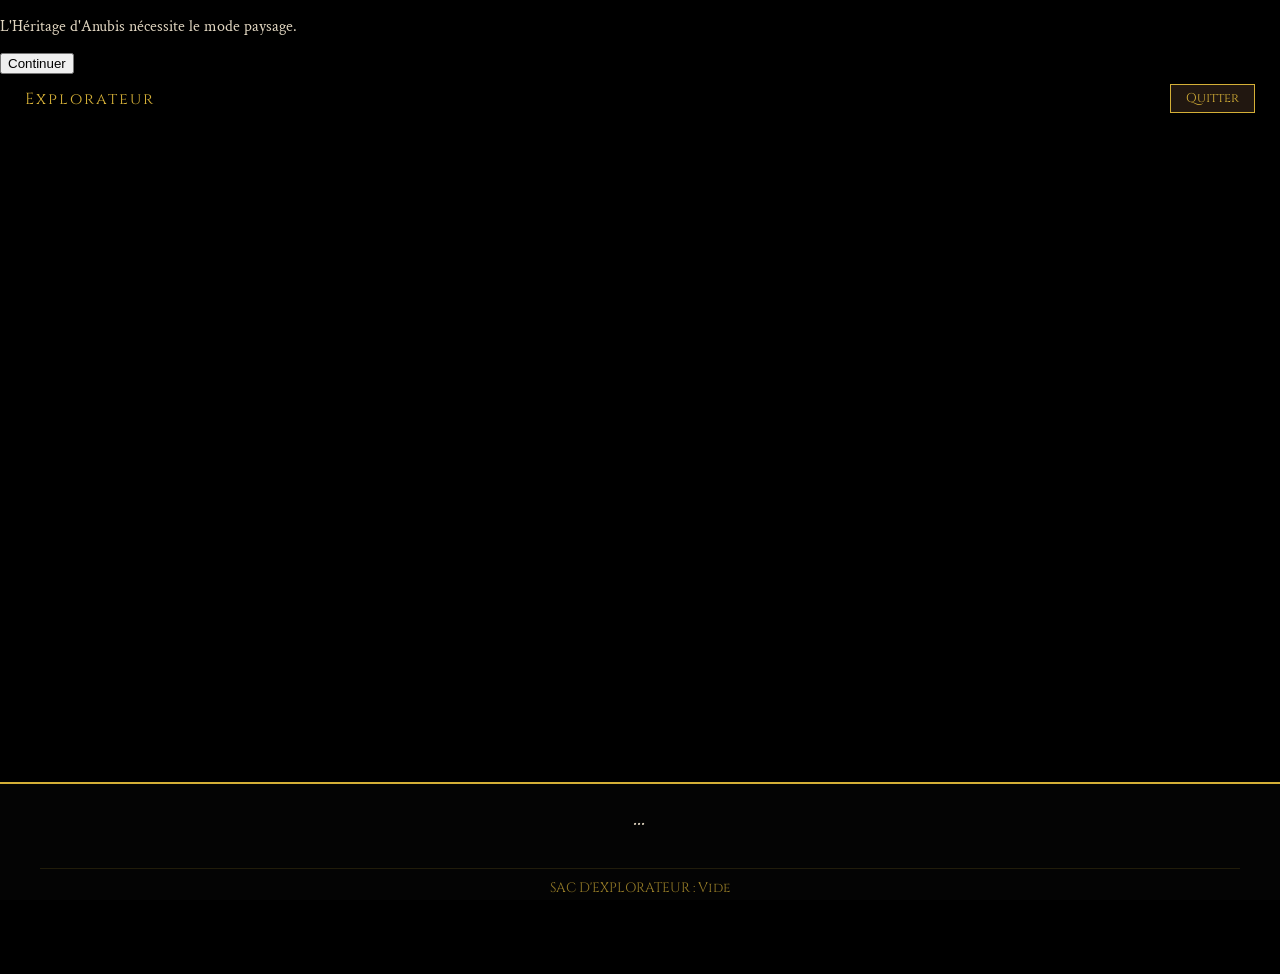
==== game.html @ 33ebf64b "Add files via upload" ====
<!DOCTYPE html>
<html lang="fr">
<head>
    <meta charset="UTF-8">
    <meta name="viewport" content="width=device-width, initial-scale=1.0">
    <title>L'Héritage d'Anubis - Le Tombeau Perdu</title>
    <link href="https://fonts.googleapis.com/css2?family=Cinzel:wght@400;700&family=Crimson+Text:ital,wght@0,400;0,700;1,400&display=swap" rel="stylesheet">
    <link rel="stylesheet" href="css/style.css">
    <style>
        :root {
            --gold: #d4af37;
            --ocre: #b87333;
            --lapis: #1e3a5f;
            --panel: rgba(10, 10, 10, 0.4);
            --text: #e0d5c0;
        }

        body, html {
            margin: 0; padding: 0; height: 100%;
            background-color: #000; color: var(--text);
            font-family: 'Crimson Text', serif;
            overflow: hidden;
        }

        #scene-container {
            position: relative; width: 100vw; height: 100vh; height: 100svh; 
            background-color: #000; background-size: cover; background-position: center;
            background-repeat: no-repeat; transition: background-image 0.8s ease-in-out;
            display: flex; flex-direction: column; justify-content: flex-end;
            overflow: hidden;
        }

        #top-bar {
            position: absolute; top: 0; width: 100%;
            background: linear-gradient(to bottom, rgba(0,0,0,0.9), transparent);
            padding: 10px 25px; display: flex; justify-content: space-between; align-items: center;
            box-sizing: border-box; z-index: 100;
        }
        #player-name { font-family: 'Cinzel', serif; color: var(--gold); letter-spacing: 2px; }

        #ui-panel {
            background: var(--panel); border-top: 2px solid var(--gold);
            padding: 20px 40px; min-height: 150px;
            box-shadow: 0 -15px 40px rgba(0,0,0,0.8); z-index: 10;
            text-align: center; backdrop-filter: blur(4px);
        }
        
        #description-text { font-size: 1.3rem; line-height: 1.4; margin-bottom: 20px; font-style: italic; }

        #choices-grid { display: flex; justify-content: center; gap: 15px; flex-wrap: wrap; }

        .btn-game {
            background: rgba(42, 29, 21, 0.8); color: var(--gold); border: 1px solid var(--gold);
            padding: 10px 25px; font-family: 'Cinzel', serif; cursor: pointer; transition: 0.3s;
        }
        .btn-game:hover { background: var(--ocre); color: white; box-shadow: 0 0 15px var(--gold); }

        #inventory-panel {
            margin-top: 15px; padding-top: 10px; border-top: 1px solid rgba(212, 175, 55, 0.2);
            font-size: 0.85rem; color: var(--gold); font-family: 'Cinzel', serif; opacity: 0.7;
        }

        /* MODALE OBJET */
        .item-modal-content {
            background: linear-gradient(145deg, #1a1a1a, #000); border: 3px solid var(--gold);
            width: 90%; max-width: 800px; display: flex; padding: 0; overflow: hidden;
            box-shadow: 0 0 100px rgba(212, 175, 55, 0.3); animation: modalFadeIn 0.5s ease-out;
        }
        .item-modal-left { flex: 1; display: flex; align-items: center; justify-content: center; padding: 40px; border-right: 1px solid rgba(212, 175, 55, 0.2); }
        .item-modal-left img { max-width: 100%; max-height: 200px; filter: drop-shadow(0 0 20px var(--gold)); }
        .item-modal-right { flex: 1.5; padding: 40px; text-align: left; }
        
        @keyframes modalFadeIn { from { opacity: 0; transform: scale(0.8); } to { opacity: 1; transform: scale(1); } }
    </style>
</head>
<body>

    <div id="rotate-device">
        <div class="rotate-content">
            <p>L'Héritage d'Anubis nécessite le mode paysage.</p>
        </div>
    </div>

    <!-- MODALE PARCHERMIN (Papyrus) avec support image -->
    <div id="custom-modal" class="modal-overlay">
        <div class="modal-content">
            <!-- Conteneur pour mettre l'image à gauche et le texte à droite -->
            <div style="display: flex; align-items: center; gap: 20px; width: 100%;">
                <img id="modal-illustration" src="" style="display:none; max-width: 150px; border: 1px solid #3d2b1f; filter: sepia(0.5);">
                <div id="modal-text" style="flex: 1;"></div>
            </div>
            
            <div id="modal-input-area" style="display:none; margin-top:20px;">
                <input type="text" id="modal-input-field">
            </div>
            <button id="modal-btn" class="btn-modal">Continuer</button>
        </div>
    </div>

    <!-- MODALE OBJET -->
    <div id="item-modal" class="modal-overlay" style="display:none;">
        <div class="item-modal-content">
            <div class="item-modal-left"><img id="item-modal-img" src=""></div>
            <div class="item-modal-right">
                <h2 id="item-modal-title" style="font-family:Cinzel; color:var(--gold);">OBJET TROUVÉ</h2>
                <div id="item-modal-text" style="font-size:1.2rem; color:white; margin-bottom:20px;"></div>
                <button id="item-modal-btn" class="btn-game">Ranger dans le sac</button>
            </div>
        </div>
    </div>

    <div id="scene-container">
        <div id="top-bar">
            <div id="player-name">Explorateur</div>
            <button class="btn-game" onclick="logout()" style="padding: 5px 15px; font-size: 0.8rem;">Quitter</button>
        </div>
        <div id="ui-panel">
            <div id="description-text">...</div>
            <div id="choices-grid"></div>
            <div id="inventory-panel">SAC D'EXPLORATEUR : <span id="inventory-list">Vide</span></div>
        </div>
    </div>

    <script type="module">
        import { initializeApp } from "https://www.gstatic.com/firebasejs/10.7.1/firebase-app.js";
        import { getAuth, onAuthStateChanged, signOut } from "https://www.gstatic.com/firebasejs/10.7.1/firebase-auth.js";
        import { getFirestore, doc, getDoc, updateDoc, collection, setDoc, getDocs, query, orderBy, serverTimestamp } from "https://www.gstatic.com/firebasejs/10.7.1/firebase-firestore.js";
        import { firebaseConfig } from "./js/config.js";
        import { UI } from "./js/ui.js";

        const app = initializeApp(firebaseConfig);
        const auth = getAuth(app);
        const db = getFirestore(app);

        let currentUser = null;
        let userData = null;
        let currentActiveScene = null;
        let isBusy = false; // Empêche de déclencher une action pendant qu'une autre se résout (évite les sons qui se chevauchent)

        // ==========================================
        //         SYSTÈME AUDIO CORRIGÉ
        // ==========================================
        const sounds = {
            // --- AMBIANCES (Loop) ---
            vent_desert: new Audio('assets/audio/vent_desert.mp3'),
            mystere: new Audio('assets/audio/mystere_ambiance.mp3'),
            murmures: new Audio('assets/audio/murmures_anciens.mp3'),

            // --- ACTIONS (One-shot) ---
            success: new Audio('assets/audio/succes_egypte.mp3'),
            error: new Audio('assets/audio/echec_egypte.mp3'),
            frotter: new Audio('assets/audio/frottement_verre.mp3'), 
            lumiere_spark: new Audio('assets/audio/faisceau_lumineux.mp3'),
            jarre: new Audio('assets/audio/poterie_cassee.mp3'),
            clic: new Audio('assets/audio/clic_pierre.mp3'),
            porte_lourde: new Audio('assets/audio/pierre_glisse.mp3'),
            gravure: new Audio('assets/audio/gravure_pierre.mp3'),
            declic: new Audio('assets/audio/declic_secret.mp3'),
            vent_profond: new Audio('assets/audio/vent_souterrain.mp3'),
            vibration: new Audio('assets/audio/vibration_magique.mp3'),
            porte_2: new Audio('assets/audio/porte_pierre_2.mp3'),
            echo_caverne: new Audio('assets/audio/echo_caverne.mp3'),
            placement_pierre: new Audio('assets/audio/placement_pierre.mp3'),
            panneau_secret: new Audio('assets/audio/panneau_secret.mp3'),
            froissement_papyrus: new Audio('assets/audio/froissement_papyrus.mp3'),
            rouage_code: new Audio('assets/audio/rouage_code.mp3'),
            trappe_metal: new Audio('assets/audio/trappe_metal.mp3'),
            choeur_divin: new Audio('assets/audio/choeur_divin.mp3'),
            activation_magique: new Audio('assets/audio/activation_magique.mp3'),
            cliquetis_metal: new Audio('assets/audio/cliquetis_metal.mp3'),
            gong_sacre: new Audio('assets/audio/gong_sacre.mp3'),
            eau_ruissellement: new Audio('assets/audio/eau_ruissellement.mp3'),
            remplissage_eau: new Audio('assets/audio/remplissage_eau.mp3'),
            mecanisme_hydraulique: new Audio('assets/audio/mecanisme_hydraulique.mp3'),
            vent_interieur_pyramide: new Audio('assets/audio/vent_interieur_pyramide.mp3'),
            insertion_metal: new Audio('assets/audio/insertion_metal.mp3'),
            frottement_pierre_lourde: new Audio('assets/audio/frottement_pierre_lourde.mp3'),
            clic_mecanisme: new Audio('assets/audio/clic_mecanisme.mp3'),
            mystere_etoiles: new Audio('assets/audio/mystere_etoiles.mp3'),
            engrenage_pierre: new Audio('assets/audio/engrenage_pierre.mp3'),
            faisceau_stellaire: new Audio('assets/audio/faisceau_stellaire.mp3'),
            declic_magique: new Audio('assets/audio/declic_magique.mp3'),
            murmures_runiques: new Audio('assets/audio/murmures_runiques.mp3'),
            cliquetis_bijoux: new Audio('assets/audio/cliquetis_bijoux.mp3'),
            glissement_or: new Audio('assets/audio/glissement_or.mp3'),
            souffle_tombeau: new Audio('assets/audio/souffle_tombeau.mp3'),
            cliquetis_or: new Audio('assets/audio/cliquetis_or.mp3'),
            faisceau_lumineux: new Audio('assets/audio/faisceau_lumineux_2.mp3'),
            pierre_lourde_ouverture: new Audio('assets/audio/pierre_lourde_ouverture.mp3'),
            vent_abime: new Audio('assets/audio/vent_abime.mp3'),
            clic_pierre_precieuse: new Audio('assets/audio/clic_pierre_precieuse.mp3'),
            mecanisme_final: new Audio('assets/audio/mecanisme_final.mp3'),
            triomphe_egypte: new Audio('assets/audio/triomphe_egypte.mp3'),
            vent_victoire: new Audio('assets/audio/vent_victoire.mp3'),
            pas_pierre: new Audio('assets/audio/pas_pierre.mp3'),
            porte_soleil: new Audio('assets/audio/porte_soleil.mp3'),
            victoire_finale: new Audio('assets/audio/victoire_finale.mp3')
        };

        // Réglages précis des volumes (0.0 à 1.0)
        sounds.vent_desert.volume = 0.2; // Ambiance discrète
        if (sounds.mystere) sounds.mystere.volume = 0.25;
        
        sounds.success.volume = 0.5;
        sounds.error.volume = 0.4;
        sounds.frotter.volume = 0.5;
        sounds.lumiere_spark.volume = 0.5;
        sounds.jarre.volume = 0.5;
        sounds.clic.volume = 0.6;
        sounds.porte_lourde.volume = 0.7;
        sounds.murmures.volume = 0.2;       
        sounds.gravure.volume = 0.4;
        sounds.declic.volume = 0.5;
        sounds.vent_profond.volume = 0.2;
        sounds.vibration.volume = 0.5;
        sounds.porte_2.volume = 0.7;
        sounds.echo_caverne.volume = 0.2;
        sounds.placement_pierre.volume = 0.6;
        sounds.panneau_secret.volume = 0.7;
        sounds.froissement_papyrus.volume = 0.5;
        sounds.rouage_code.volume = 0.5;
        sounds.trappe_metal.volume = 0.7;
        sounds.choeur_divin.volume = 0.3;
        sounds.activation_magique.volume = 0.5;
        sounds.cliquetis_metal.volume = 0.4;
        sounds.gong_sacre.volume = 0.6;
        sounds.eau_ruissellement.volume = 0.3;
        sounds.remplissage_eau.volume = 0.5;
        sounds.mecanisme_hydraulique.volume = 0.6;
        sounds.vent_interieur_pyramide.volume = 0.5;
        sounds.insertion_metal.volume = 0.5;
        sounds.frottement_pierre_lourde.volume = 0.6;
        sounds.clic_mecanisme.volume = 0.6;
        sounds.mystere_etoiles.volume = 0.4;
        sounds.engrenage_pierre.volume = 0.5;
        sounds.faisceau_stellaire.volume = 0.5;
        sounds.declic_magique.volume = 0.6;
        sounds.murmures_runiques.volume = 0.5;
        sounds.cliquetis_bijoux.volume = 0.4;
        sounds.glissement_or.volume = 0.6;
        sounds.souffle_tombeau.volume = 0.3;
        sounds.cliquetis_or.volume = 0.5;
        sounds.faisceau_lumineux.volume = 0.6;
        sounds.pierre_lourde_ouverture.volume = 0.7;
        sounds.vent_abime.volume = 0.4;
        sounds.clic_pierre_precieuse.volume = 0.5;
        sounds.mecanisme_final.volume = 0.7;
        sounds.triomphe_egypte.volume = 0.5;
        sounds.vent_victoire.volume = 0.3;
        sounds.pas_pierre.volume = 0.5;
        sounds.porte_soleil.volume = 0.7;
        sounds.victoire_finale.volume = 0.4;


        /**
         * Joue un effet sonore ponctuel
         */
        function playSound(name) {
            // On vérifie que le son existe ET n'est pas null avant de le jouer
            if (sounds[name] && sounds[name] instanceof Audio) {
                sounds[name].currentTime = 0;
                sounds[name].play().catch(e => console.warn("Audio bloqué"));
            }
        }

        /**
         * Nettoie une réponse joueur : minuscule, espaces superflus retirés,
         * ET accents supprimés (pour accepter "scarabée" comme "scarabee").
         */
        function normalize(str) {
            return str
                .toLowerCase()
                .trim()
                .normalize("NFD")
                .replace(/[\u0300-\u036f]/g, ""); // supprime les accents
        }

        /**
         * Arrête proprement tous les sons d'ambiance qui bouclent
         */
        function stopAllAmbiance() {
            // On coupe automatiquement TOUT son actuellement en boucle,
            // peu importe le nom : plus besoin de maintenir une liste à jour
            // à chaque nouvelle zone ajoutée.
            Object.values(sounds).forEach(s => {
                if (s.loop) {
                    s.pause();
                    s.loop = false;
                    s.currentTime = 0;
                }
            });
        }

        /**
         * Coupe TOUS les sons (ambiances + effets ponctuels), sans exception.
         * Utile juste avant un changement de scène pour ne pas laisser un effet
         * sonore de l'énigme précédente se terminer par-dessus la nouvelle scène.
         */
        function stopAllSounds() {
            Object.values(sounds).forEach(s => {
                s.pause();
                s.currentTime = 0;
            });
        }

        // ==========================================
        //         LOGIQUE DU MOTEUR DE JEU
        // ==========================================

        const scenes = {
            "antichambre_sable": {
                text: "Une dalle s'est effondrée derrière vous. Le silence n'est rompu que par un sifflement de vent. Un piédestal trône au centre, recouvert d'une poussière millénaire.",
                image: "assets/images/scenes/antichambre_01.webp",
                ambience: "vent_desert",
                choices: [
                    { text: "Examiner le piédestal", action: () => enigmeLentille() }
                ]
            },
            "antichambre_eclairee": {
                text: "La lumière inonde la pièce. Les hiéroglyphes sur les murs s'éveillent. Une porte massive s'est débloquée au fond de la salle.",
                image: "assets/images/scenes/antichambre_02.webp",
                ambience: "mystere",
                choices: [
                    { text: "S'approcher du mur éclairé", next: "scarabee_mur" }
                ]
            },
            "scarabee_mur": {
                text: "Le faisceau de lumière frappe trois encoches circulaires sur une fresque murale représentant le cycle du soleil. Des jarres scellées reposent dans un coin.",
                image: "assets/images/scenes/scarabee_01.webp",
                ambience: "mystere",
                choices: [
                    { text: "Fouiller les jarres", action: () => fouillerJarres() },
                    { text: "Placer les scarabées", action: () => resoudreScarabees() }
                ]
            },
            "scarabee_ouvert": {
                text: "Les scarabées s'emboîtent parfaitement. Dans un grondement de pierre, le mur pivote, révélant un nouveau passage sombre.",
                image: "assets/images/scenes/scarabee_02.webp",
                ambience: "vent_desert",
                choices: [
                    { text: "Pénétrer dans le couloir", next: "scribes_mur" } 
                ]
            },
            "scribes_mur": {
                text: "Un murmure semble s'échapper des murs. Devant vous, un cartouche doré isole trois symboles : une Plume, un Roseau et des Ondes d'eau. La Tablette de Traduction dans votre sac devrait vous aider.",
                image: "assets/images/scenes/scribes_01.webp",
                ambience: "murmures",
                choices: [
                    { text: "Consulter la Tablette", action: () => donnerIndiceScribes() },
                    { text: "Déchiffrer le mot sacré", action: () => enigmeScribes() }
                ]
            },
            "scribes_ouvert": {
                text: "Le mécanisme a cédé. Le mur de hiéroglyphes s'est effacé pour révéler l'entrée d'un couloir sombre. Vous sentez que le véritable défi commence ici.",
                image: "assets/images/scenes/scribes_02.webp",
                ambience: null,
                choices: [
                    { text: "Entrer dans le Couloir des Malédictions", next: "statues_couloir" }
                ]
            },
            "statues_couloir": {
                text: "Le couloir est bordé de trois gigantesques statues de granit : Sobek le crocodile, Thot l'ibis et Horus le faucon. Une plaque de cuivre au sol dit : 'Le messager du ciel a perdu son guide'.",
                image: "assets/images/scenes/statues_01.webp",
                ambience: "vent_profond",
                choices: [
                    { text: "Observer les statues", action: () => donnerIndiceStatues() },
                    { text: "Placer le Sceptre d'Anubis", action: () => enigmeStatues() }
                ]
            },
            "statues_resolu": {
                text: "Le sceptre vibre violemment dans la main de pierre d'Horus. Dans un fracas lourd, un panneau se dérobe à la base de la statue, libérant le passage vers une nouvelle galerie.",
                image: "assets/images/scenes/statues_02.webp",
                ambience: "vent_profond",
                choices: [
                    { text: "S'engager dans le passage", next: "labyrinthe_fresques" }
                ]
            },
            "labyrinthe_fresques": {
                text: "Une fresque immense couvre le mur de calcaire. Elle fourmille de détails représentant la faune du Nil, mais une large brèche au centre défigure l'œuvre. Votre Fragment de Fresque semble correspondre exactement à ce vide.",
                image: "assets/images/scenes/fresque_01.webp",
                ambience: "echo_caverne",
                choices: [
                    { text: "Lire l'inscription sur le fragment", action: () => donnerIndiceFresque() },
                    { text: "Replacer le fragment", action: () => enigmeFresque() }
                ]
            },
            "fresque_resolue": {
                text: "Le fragment s'est scellé parfaitement. Sous la peinture, un panneau a glissé, libérant l'accès à une petite alcôve où repose un papyrus. Vous le ramassez et vous dirigez vers une lourde trappe de bronze au sol un peu plus loin.",
                image: "assets/images/scenes/fresque_02.webp",
                ambience: "echo_caverne",
                choices: [
                    { text: "S'approcher de la trappe au sol", next: "trappe_papyrus" }
                ]
            },
            "trappe_papyrus": {
                text: "Une trappe de bronze est scellée dans le dallage. Elle est verrouillée par trois anneaux rotatifs gravés de chiffres anciens. Le papyrus que vous venez de trouver semble être la clé.",
                image: "assets/images/scenes/trappe_01.webp",
                ambience: "vent_profond",
                choices: [
                    { text: "Déchiffrer le papyrus", action: () => lirePapyrus() },
                    { text: "Manipuler les anneaux", action: () => enigmeTrappe() }
                ]
            },
            "trappe_ouverte": {
                text: "Dans un claquement métallique, les verrous se libèrent. La trappe bascule, révélant une statuette d'ibis en jade. Vous la récupérez avant de vous engager dans un escalier qui descend vers une salle baignée d'une lumière dorée.",
                image: "assets/images/scenes/trappe_02.webp",
                ambience: "vent_profond",
                choices: [
                    { text: "Entrer dans la Salle des Pesées", next: "salle_pesées" }
                ]
            },
            "salle_pesées": {
                text: "Vous entrez dans la Salle de la Vérité. Une balance monumentale trône au centre. Sur le plateau de gauche, un cœur de pierre. Le plateau de droite attend son contrepoids. Une stèle indique les valeurs des Plumes de Maât.",
                image: "assets/images/scenes/balance_01.webp",
                ambience: "choeur_divin",
                choices: [
                    { text: "Examiner la stèle des plumes", action: () => donnerIndiceBalance() },
                    { text: "Déposer l'Ibis de Jade", action: () => activerBalance() }
                ]
            },
            "balance_resolue": {
                text: "L'équilibre est parfait. Un gong profond résonne dans la salle tandis qu'une porte massive s'ouvre lentement. Vous récupérez le Vase Canope et vous avancez vers une chambre où l'on entend un bruit d'eau courante.",
                image: "assets/images/scenes/balance_02.webp",
                ambience: "choeur_divin",
                choices: [
                    { text: "Entrer dans la salle du réservoir", next: "reservoir_nil" }
                ]
            },
            "reservoir_nil": {
                text: "Cette salle abrite un système hydraulique complexe. Deux jarres vides (3L et 5L) sont posées près d'un bassin. Une inscription indique qu'il faut verser une quantité très précise dans le conduit pour activer le mécanisme.",
                image: "assets/images/scenes/reservoir_01.webp",
                ambience: "eau_ruissellement",
                choices: [
                    { text: "Observer les gravures", action: () => donnerIndiceReservoir() },
                    { text: "Manipuler les jarres", action: () => enigmeReservoir() }
                ]
            },
            "reservoir_resolu": {
                text: "L'Ankh de bronze luit entre vos mains. Alors que vous quittez la salle du réservoir, vous arrivez devant une immense rampe ascendante obstruée par un bloc de pierre colossal.",
                image: "assets/images/scenes/reservoir_02.webp",
                ambience: "eau_ruissellement",
                choices: [
                    { text: "S'approcher de la rampe", next: "rampe_pyramide" }
                ]
            },
            "rampe_pyramide": {
                text: "Un bloc rectangulaire bloque le passage. Une rampe permet de le faire glisser vers le haut, mais son inclinaison doit être réglée avec précision. Une encoche sur le bloc semble attendre l'Ankh de Bronze.",
                image: "assets/images/scenes/rampe_01.webp",
                ambience: "vent_interieur_pyramide",
                choices: [
                    { text: "Observer les gravures murales", action: () => donnerIndiceRampe() },
                    { text: "Insérer l'Ankh et régler l'angle", action: () => enigmeRampe() }
                ]
            },
            "rampe_resolue": {
                text: "Le bloc atteint le sommet et se verrouille. Derrière la porte dérobée, un escalier en colimaçon s'enfonce dans les profondeurs de la pyramide jusqu'à une salle dont le plafond semble ouvert sur le cosmos.",
                image: "assets/images/scenes/rampe_02.webp",
                ambience: "vent_interieur_pyramide",
                choices: [
                    { text: "Monter vers l'Observatoire", next: "horloge_stellaire" }
                ]
            },
            "horloge_stellaire": {
                text: "Vous êtes dans l'Observatoire de la voûte céleste. Des conduits étroits traversent la pierre vers le ciel. Un mécanisme central permet de faire pivoter une carte du ciel gravée dans le basalte.",
                image: "assets/images/scenes/etoiles_01.webp",
                ambience: "mystere_etoiles",
                choices: [
                    { text: "Consulter la Carte Stellaire", action: () => donnerIndiceHorloge() },
                    { text: "Actionner le levier de rotation", action: () => enigmeHorloge() }
                ]
            },
            "horloge_resolue": {
                text: "L'alignement est parfait. Vous saisissez l'Amulette Oudjat. Soudain, un pan de mur au fond de l'observatoire se retire, révélant la chambre funéraire où repose le sarcophage royal, étincelant d'or et de lapis-lazuli.",
                image: "assets/images/scenes/etoiles_02.webp",
                ambience: "mystere_etoiles",
                choices: [
                    { text: "S'approcher du Sarcophage", next: "code_runes" }
                ]
            },
            "code_runes": {
                text: "Le sarcophage est scellé par une parure pectorale complexe. Trois joyaux se détachent : ils portent les symboles de l'Ankh, du Disque Solaire et du Scarabée. Une voix semble murmurer un ordre ancestral.",
                image: "assets/images/scenes/runes_01.webp",
                ambience: "murmures_runiques",
                choices: [
                    { text: "Écouter les murmures (Indice)", action: () => donnerIndiceRunes() },
                    { text: "Presser les joyaux", action: () => enigmeRunes() }
                ]
            },
            "runes_resolu": {
                text: "Le Pilier Djed est entre vos mains. Alors que vous contournez le sarcophage pour chercher la sortie, une ombre immense se profile : une statue de pharaon assis, haute de cinq mètres, garde la porte finale. Ses yeux luisent d'une lueur ambre menaçante.",
                image: "assets/images/scenes/runes_02.webp",
                ambience: "murmures_runiques",
                choices: [
                    { text: "S'approcher de la sortie gardée", next: "porte_gardiens" }
                ]
            },
            "porte_gardiens": {
                text: "Le colosse de pierre semble vous fixer. Au pied de la statue, des montagnes de pièces d'or et d'objets rituels jonchent le sol. Le Gardien gronde dès que vous faites un pas vers la porte.",
                image: "assets/images/scenes/gardien_01.webp",
                ambience: "souffle_tombeau",
                choices: [
                    { text: "Fouiller le trésor", action: () => fouillerTresor() },
                    { text: "Utiliser un objet contre le Gardien", action: () => enigmeGardien() }
                ]
            },
            "gardien_vaincu": {
                text: "Éblouie, la statue s'est effacée. Vous grimpez un long escalier en colimaçon pour déboucher sur une corniche étroite surplombant un abîme insondable. Au bord du vide, un autel triangulaire en or massif attend les trois clés du royaume.",
                image: "assets/images/scenes/gardien_02.webp",
                ambience: "souffle_tombeau",
                choices: [
                    { text: "S'approcher de l'autel d'or", next: "sceau_or" }
                ]
            },
            "sceau_or": {
                text: "L'autel brille d'un éclat divin. Trois encoches profondes sont prêtes à recevoir les artefacts : l'Ankh (Vie), l'Oudjat (Vision) et le Djed (Stabilité). Un texte sacré indique l'ordre de la Genèse.",
                image: "assets/images/scenes/sceau_01.webp",
                ambience: "vent_abime",
                choices: [
                    { text: "Déchiffrer l'ordre sacré", action: () => donnerIndiceSceau() },
                    { text: "Placer les artefacts", action: () => enigmeSceau() }
                ]
            },
            "sceau_resolu": {
                text: "Le pont s'est déployé au-dessus du vide. Vous tenez la Bague du Pharaon. Une porte de pierre massive se dresse de l'autre côté, laissant filtrer quelques rayons de soleil par ses interstices.",
                image: "assets/images/scenes/sceau_02.webp",
                ambience: "vent_abime",
                choices: [
                    { text: "Traverser le pont de l'abîme", next: "pont_final" }
                ]
            },
            "pont_final": {
                text: "Le vent s'engouffre dans le couloir. Vous êtes devant l'ultime porte. Un verrou rotatif bloque la sortie. En examinant l'intérieur de la Bague Royale, vous remarquez trois chiffres gravés.",
                image: "assets/images/scenes/pont_01.webp",
                ambience: "vent_victoire",
                choices: [
                    { text: "Examiner la bague", action: () => donnerIndiceFinal() },
                    { text: "Entrer le code de sortie", action: () => enigmeFinal() }
                ]
            },
            "victoire": {
                text: "Vous l'avez fait ! L'air frais du désert emplit vos poumons alors que le soleil se lève sur Gizeh. Votre nom rejoint celui des plus grands archéologues de l'histoire.",
                image: "assets/images/scenes/victoire_01.webp",
                ambience: "victoire_finale",
                choices: [
                    { text: "Consulter la Liste des Archéologues", action: () => afficherHallOfFame() },
                    { text: "Recommencer l'aventure", action: () => window.location.reload() }
                ]
            },

        };

        onAuthStateChanged(auth, async (user) => {
            if (user) {
                currentUser = user;
                const userDoc = await getDoc(doc(db, "users", user.uid));
                userData = userDoc.data() || {};
                
                if (!Array.isArray(userData.inventory)) userData.inventory = [];
                document.getElementById('player-name').innerText = userData.pseudo || "Explorateur";
                
                if (currentActiveScene !== userData.currentScene) {
                    currentActiveScene = userData.currentScene || "antichambre_sable";
                    renderScene(currentActiveScene);
                }
            } else {
                window.location.href = "index.html";
            }
        });

        // --- AJOUT D'OBJET SÉCURISÉ (Évite les doublons) ---
        async function ajouterObjet(nomObjet) {
            // 1. On vérifie si l'inventaire existe, sinon on crée un tableau vide
            if (!Array.isArray(userData.inventory)) {
                userData.inventory = [];
            }

            // 2. On vérifie si l'objet est DÉJÀ dans le sac
            if (!userData.inventory.includes(nomObjet)) {
                // Il n'y est pas, donc on l'ajoute
                userData.inventory.push(nomObjet);
                
                // 3. On met à jour l'affichage immédiatement
                document.getElementById('inventory-list').innerText = userData.inventory.join(", ");
                
                // 4. On enregistre dans Firebase
                try {
                    await updateDoc(doc(db, "users", currentUser.uid), { 
                        inventory: userData.inventory 
                    });
                    console.log(nomObjet + " ajouté avec succès !");
                } catch (e) {
                    console.error("Erreur sauvegarde inventaire:", e);
                }
            } else {
                // L'objet est déjà là, on ne fait rien (pas de doublon !)
                console.log(nomObjet + " est déjà dans l'inventaire.");
            }
        }

        function renderScene(sceneId) {
            const scene = scenes[sceneId];
            if (!scene) return;

            // --- GESTION DE L'AMBIANCE CORRIGÉE ---
            if (scene.ambience && sounds[scene.ambience]) {
                // Si le son demandé n'est pas déjà en train de jouer
                if (sounds[scene.ambience].paused) {
                    stopAllAmbiance(); // On arrête tout l'ancien
                    sounds[scene.ambience].loop = true;
                    sounds[scene.ambience].play().catch(() => {});
                }
            } else {
                // Si la scène n'a pas d'ambiance, on fait le silence total
                stopAllAmbiance();
            }

            document.getElementById('scene-container').style.backgroundImage = `url('${scene.image}')`;
            document.getElementById('description-text').innerText = scene.text;
            
            const grid = document.getElementById('choices-grid');
            grid.innerHTML = "";

            scene.choices.forEach(choice => {
                const btn = document.createElement('button');
                btn.className = "btn-game";
                btn.innerText = choice.text;
                btn.onclick = () => {
                    if (choice.next) changeScene(choice.next);
                    if (choice.action) choice.action();
                };
                grid.appendChild(btn);
            });

            document.getElementById('inventory-list').innerText = userData.inventory.length > 0 ? userData.inventory.join(", ") : "Vide";
        }

        async function changeScene(newSceneId) {
            stopAllSounds(); // On coupe net tout ce qui joue avant d'entrer dans la nouvelle scène
            currentActiveScene = newSceneId;
            userData.currentScene = newSceneId;
            renderScene(newSceneId);
            await updateDoc(doc(db, "users", currentUser.uid), { currentScene: newSceneId });
        }

        // ==========================================
        //         FONCTIONS DES ÉNIGMES
        // ==========================================

        function enigmeLentille() {
            if (isBusy) return;
            UI.message("Une croûte de poussière millénaire recouvre le cristal du piédestal, bloquant le rayon de lumière.", () => {
                UI.ask("Que faites-vous pour libérer le passage ? (Un verbe à l'infinitif)", async (rep) => {
                    if (rep.toLowerCase().trim() === "nettoyer" || rep.toLowerCase().trim() === "essuyer") {
                        isBusy = true;
                        playSound('frotter');
                        setTimeout(async () => {
                            playSound('success');
                            playSound('lumiere_spark');
                            
                            // On utilise notre nouvelle fonction ici
                            await ajouterObjet("Lentille de Cristal");
                            
                            UI.showItem("Lentille de Cristal", "Vous avez poli le cristal. Un rayon de soleil pur jaillit enfin !", "assets/images/items/lens_item.webp", () => {
                                isBusy = false;
                                changeScene("antichambre_eclairee");
                            });
                        }, 1200);
                    } else {
                        playSound('error');
                        UI.message("Cela ne semble pas suffire à percer l'obscurité.");
                    }
                });
            });
        }

        function fouillerJarres() {
            playSound('jarre');
            UI.message("Parmi les débris de terre cuite, vous découvrez trois talismans : des scarabées de lapis-lazuli, de jaspe rouge et de malachite verte.", async () => {
                // On utilise notre nouvelle fonction
                await ajouterObjet("Scarabées de Couleur");
                renderScene("scarabee_mur");
            });
        }

        function resoudreScarabees() {
            if (isBusy) return;
            if (!userData.inventory.includes("Scarabées de Couleur")) {
                playSound('error');
                UI.message("Les encoches sur le mur sont vides. Vous n'avez rien à y placer.");
                return;
            }

            UI.ask("Indice : 'Le Nil (Bleu) fuit le Soleil (Rouge). La Forêt (Vert) veille au centre'. Quel ordre insérez-vous ? (Ex: Jaune-Noir-Blanc)", (rep) => {
                // Cette ligne nettoie la réponse en enlevant espaces ET tirets pour être plus souple
                const answer = rep.toLowerCase().replace(/[\s-]/g, ""); 
                
                if (answer === "bleuvertrouge") {
                    isBusy = true;
                    playSound('clic');
                    setTimeout(async () => {
                        playSound('success');
                        playSound('porte_lourde');
                        
                        // On donne la récompense finale
                        await ajouterObjet("Tablette de Traduction");
                        
                        // OPTIONNEL : On retire les scarabées car ils sont sur le mur
                        userData.inventory = userData.inventory.filter(i => i !== "Scarabées de Couleur");
                        await updateDoc(doc(db, "users", currentUser.uid), { inventory: userData.inventory });

                        UI.showItem("Tablette de Traduction", "Le mur pivote ! Dans une niche secrète, vous découvrez une tablette hiéroglyphique ancienne.", "assets/images/items/tablette_item.webp", () => {
                            isBusy = false;
                            changeScene("scarabee_ouvert");
                        });
                    }, 800);
                } else {
                    playSound('error');
                    UI.message("Les pierres vibrent mais rien ne se passe. L'ordre est mauvais.");
                }
            });
        }

        function donnerIndiceScribes() {
            if (!userData.inventory.includes("Tablette de Traduction")) {
                UI.message("Vous observez les symboles, mais sans outil de traduction, ils ne sont que des dessins sans sens.");
                return;
            }
            
            // Correction de la syntaxe et mise en forme
                UI.message("Les inscriptions sont incomplètes. Vous déchiffrez avec votre tablette :\n\n- Le souffle donne le commencement = V\n- Le roseau relie ce qui commence à ce qui s'achève = ?\n- La source marque la fin = E\n\nQui suis-je ?");
            }

        function enigmeScribes() {
            if (isBusy) return;
            if (!userData.inventory.includes("Tablette de Traduction")) {
                UI.message("Inutile de tenter un déchiffrage au hasard. Trouvez d'abord de quoi traduire ces signes.");
                return;
            }

            UI.ask("Les trois symboles forment un mot sacré. Lequel est-ce ?", async (rep) => {
                const answer = normalize(rep);
                
                if (answer === "vie") {
                    isBusy = true;
                    playSound('gravure'); // Bruit de la pierre qu'on gratte
                    
                    setTimeout(async () => {
                        playSound('declic');
                        playSound('success');
                        playSound('porte_lourde');
                        
                        // Récompense finale de la Zone 1
                        await ajouterObjet("Sceptre d'Anubis");

                        UI.showItem(
                            "Sceptre d'Anubis", 
                            "Le mur pivote ! Dans une niche dissimulée, vous récupérez un sceptre en obsidienne. Son aura semble repousser les ténèbres du couloir qui s'ouvre devant vous.", 
                            "assets/images/items/sceptre_item.webp", 
                            () => {
                                isBusy = false;
                                changeScene("scribes_ouvert");
                            }
                        );
                    }, 1200);
                } else {
                    playSound('error');
                    UI.message("Les murmures s'intensifient... Ce n'est pas le mot qui libère le passage.");
                }
            });
        }

        function donnerIndiceStatues() {
            UI.message("Vous examinez les colosses. Sobek (crocodile) règne sur les eaux du Nil. Thot (ibis) est le scribe des dieux. Horus (faucon) est le maître du ciel et des vents.");
        }

        function enigmeStatues() {
            if (isBusy) return;
            // Sécurité : il faut le sceptre
            if (!userData.inventory.includes("Sceptre d'Anubis")) {
                UI.message("Vous n'avez aucun objet qui puisse s'insérer dans les mains des statues.");
                return;
            }

            UI.ask("Devant quelle statue (Horus, Sobek ou Thot) déposez-vous le Sceptre d'Anubis ?", async (rep) => {
                const answer = normalize(rep);
                
                if (answer === "horus") {
                    isBusy = true;
                    playSound('vibration');
                    
                    setTimeout(async () => {
                        playSound('success');
                        playSound('porte_2');
                        
                        // Récompense pour l'énigme suivante (Labyrinthe des fresques)
                        await ajouterObjet("Fragment de Fresque");
                        
                        // On retire le sceptre car il est posé
                        userData.inventory = userData.inventory.filter(i => i !== "Sceptre d'Anubis");
                        await updateDoc(doc(db, "users", currentUser.uid), { inventory: userData.inventory });

                        UI.showItem(
                            "Fragment de Fresque", 
                            "La statue accepte l'offrande. Sous son socle, vous ramassez un morceau de papyrus déchiré. Il semble provenir d'une fresque géante et sera crucial pour la suite.", 
                            "assets/images/items/fresque_item.webp", 
                            () => {
                                isBusy = false;
                                changeScene("statues_resolu");
                            }
                        );
                    }, 1200);
                } else {
                    playSound('error');
                    UI.message("Le sceptre ne s'ajuste pas. Une sensation de malaise vous envahit, comme si les dieux vous observaient avec colère.");
                }
            });
        }

        function donnerIndiceFresque() {
            UI.message("Sur le morceau de pierre que vous tenez, une gravure fine indique : 'Le voyageur des glaces n'a pas sa place sur les rives du Nil.'");
        }

        function enigmeFresque() {
            if (isBusy) return;
            
            if (!userData.inventory.includes("Fragment de Fresque")) {
                UI.message("Vous ne pouvez pas réparer la fresque sans le morceau manquant.");
                return;
            }

            // On ajoute ici le chemin de l'image en 3ème paramètre
            UI.ask("Quel animal représenté sur le fragment est l'intrus de cette fresque ?", async (rep) => {
                const answer = normalize(rep);
                
                if (answer === "pingouin" || answer === "manchot") {
                    // ... (le reste du code de succès ne change pas)
                    isBusy = true;
                    playSound('placement_pierre');
                    
                    setTimeout(async () => {
                        playSound('success');
                        playSound('panneau_secret');
                        await ajouterObjet("Parchemin de Papyrus");
                        userData.inventory = userData.inventory.filter(i => i !== "Fragment de Fresque");
                        await updateDoc(doc(db, "users", currentUser.uid), { inventory: userData.inventory });

                        UI.showItem(
                            "Parchemin de Papyrus", 
                            "La fresque est complète ! En s'ouvrant, le mécanisme a révélé un vieux papyrus scellé. Il semble contenir des indications précieuses pour la suite du labyrinthe.", 
                            "assets/images/items/papyrus_item.webp", 
                            () => {
                                isBusy = false;
                                changeScene("fresque_resolue");
                            }
                        );
                    }, 1200);
                } else {
                    playSound('error');
                    UI.message("Le fragment ne semble pas s'ajuster. Ce n'est pas la réponse attendue par les anciens architectes.");
                }
            }, "assets/images/items/fresque_item.webp"); // <--- C'est ici qu'on demande l'image !
        }  

        function lirePapyrus() {
            playSound('froissement_papyrus');
            UI.message("Le papyrus est divisé en trois fragments qui représentent chacun un chiffre. Le premier parle des mains d'un homme, le second d'un œil perdu par Horus, et le dernier des pattes du scarabée. Indiquez ces trois chiffres pour former un nombre (Ex: 000) !");
        } 

        function enigmeTrappe() {
            if (isBusy) return;
            
            // On vérifie que le joueur a bien ramassé le papyrus (l'item de l'étape 5)
            if (!userData.inventory.includes("Parchemin de Papyrus")) {
                UI.message("Un mécanisme à code bloque la trappe. Il vous faut un indice pour le résoudre.");
                return;
            }

            // On affiche la superbe image papyrus2_item.webp à côté de la question
            UI.ask("Alignez les trois anneaux pour former le code de déverrouillage :", async (rep) => {
                const answer = rep.trim();
                
                if (answer === "216") {
                    isBusy = true;
                    playSound('rouage_code');
                    
                    setTimeout(async () => {
                        playSound('success');
                        playSound('trappe_metal');
                        
                        // On gagne l'Ibis de Jade
                        await ajouterObjet("Ibis de Jade");
                        
                        // On retire le papyrus qui ne sert plus
                        userData.inventory = userData.inventory.filter(i => i !== "Parchemin de Papyrus");
                        await updateDoc(doc(db, "users", currentUser.uid), { inventory: userData.inventory });

                        UI.showItem(
                            "Ibis de Jade", 
                            "Félicitations ! Vous avez ouvert la trappe. Cette statuette de Thot, le dieu scribe, dégage une aura de sagesse. Elle sera sûrement utile dans la Salle des Pesées.", 
                            "assets/images/items/ibis_item.webp", 
                            () => {
                                isBusy = false;
                                changeScene("trappe_ouverte");
                            }
                        );
                    }, 1500);
                } else {
                    playSound('error');
                    UI.message("Les anneaux tournent dans le vide... le code est incorrect.");
                }
            }, "assets/images/items/papyrus2_item.webp"); // L'image d'indice que tu as fournie !
        }

        function donnerIndiceBalance() {
            // Affiche l'image d'indice que tu as générée (poids_indice.webp)
            UI.message("La stèle indique les valeurs des plumes : Justice = 20, Sagesse = 10, Honneur = 5, Pureté = 2. Le cœur pèse 42.");
        }

        function activerBalance() {
            if (isBusy) return;
            
            // Sécurité : il faut l'Ibis de Jade gagné à l'étape précédente
            if (!userData.inventory.includes("Ibis de Jade")) {
                UI.message("La balance est verrouillée. Il semble qu'un artefact de Thot soit nécessaire pour l'activer.");
                return;
            }

            playSound('activation_magique');
            UI.message("Vous posez l'Ibis de Jade. Les plateaux se mettent à scintiller. Une voix s'élève : 'Équilibrez le poids du cœur (42) avec les plumes sacrées.'", () => {
                enigmeBalance();
            });
        }

        function enigmeBalance() {
            if (isBusy) return;

            // On utilise l'illustration poids_indice.webp pour aider le joueur
            UI.ask("Quelles plumes au minimum déposez-vous pour atteindre 42 ? (Ex: 2 Sagesse, 1, Justice, 1 Pureté)", async (rep) => {
                const answer = normalize(rep);
                
                // On vérifie les deux combinaisons les plus logiques
                const win1 = answer.includes("2 justice") && answer.includes("1 purete");
                const win2 = answer.includes("2 justice,") && answer.includes("1 pureté");
                const win3 = answer.includes("20+20+2"); // Pour les joueurs qui tapent le calcul

                if (win1 || win2 || win3) {
                    isBusy = true;
                    playSound('cliquetis_metal');
                    
                    setTimeout(async () => {
                        playSound('success');
                        playSound('gong_sacre');
                        
                        // Récompense : Le Vase Canope
                        await ajouterObjet("Vase Canope (Hapi)");
                        
                        // On retire l'Ibis car il reste sur l'autel
                        userData.inventory = userData.inventory.filter(i => i !== "Ibis de Jade");
                        await updateDoc(doc(db, "users", currentUser.uid), { inventory: userData.inventory });

                        UI.showItem(
                            "Vase Canope (Hapi)", 
                            "Les plateaux s'alignent au millimètre près. La porte s'ouvre ! Vous récupérez un vase canope en albâtre représentant le dieu Hapi. Il contient peut-être un secret liquide...", 
                            "assets/images/items/canope_item.webp", 
                            () => {
                                isBusy = false;
                                changeScene("balance_resolue");
                            }
                        );
                    }, 1500);
                } else {
                    playSound('error');
                    UI.message("La balance bascule violemment... Le poids n'est pas juste. Essayez une autre combinaison.");
                }
            }, "assets/images/items/poids_indice.webp");
        } 

        function donnerIndiceReservoir() {
            UI.message("L'inscription dit : 'La vérité réside dans le reste. Remplis la grande jarre (5L), verse-la dans la petite (3L) jusqu'au bord. Ce qui reste dans la grande est ton premier pas. Recommence pour atteindre le but (4L).'");
        }

        function enigmeReservoir() {
            if (isBusy) return;
            
            if (!userData.inventory.includes("Vase Canope (Hapi)")) {
                UI.message("Vous avez besoin d'un récipient sacré pour puiser l'eau du bassin.");
                return;
            }

            // On pose une question sur la LOGIQUE de l'opération
            UI.ask("Après avoir versé la jarre de 5L dans celle de 3L, combien de litres reste-t-il dans la grande jarre, et combien de fois devez-vous verser ce reste dans le mécanisme pour obtenir 4L ?", async (rep) => {
                
                const answer = normalize(rep);
                
                // On cherche la présence du "2" (le reste) ET du "2" (le nombre de fois)
                // On utilise une petite ruse pour vérifier si les deux "2" sont dans la réponse
                const countTwos = (answer.match(/2/g) || []).length;
                const hasTextLogic = answer.includes("deux") && answer.includes("fois");

                if (countTwos >= 2 || (answer.includes("2") && answer.includes("fois")) || answer.includes("2 et 2")) {
                    isBusy = true;
                    playSound('remplissage_eau');
                    
                    setTimeout(async () => {
                        playSound('success');
                        playSound('mecanisme_hydraulique');
                        
                        await ajouterObjet("Ankh de Bronze");
                        userData.inventory = userData.inventory.filter(i => i !== "Vase Canope (Hapi)");
                        await updateDoc(doc(db, "users", currentUser.uid), { inventory: userData.inventory });

                        UI.showItem(
                            "Ankh de Bronze", 
                            "Exact ! 5L - 3L = 2L. En versant ce reste deux fois, vous obtenez les 4L requis. La pression hydraulique libère enfin l'Ankh de bronze !", 
                            "assets/images/items/ankh_item.webp", 
                            () => {
                                isBusy = false;
                                changeScene("reservoir_resolu");
                            }
                        );
                    }, 1500);
                } else {
                    playSound('error');
                    UI.message("Le mécanisme ne réagit pas. Relisez bien l'indice : combien reste-t-il dans la jarre de 5L après avoir rempli celle de 3L ? Et combien de fois faut-il ce reste pour faire 4 ?");
                }
            }, "assets/images/items/volume_indice.webp");
        }

        function donnerIndiceRampe() {
            // Affiche triangle_indice.webp
            UI.message("L'inscription dit : 'La pierre ne rejoindra les cieux que si la rampe adopte l'angle du Triangle Parfait, celui où les trois côtés sont égaux et où chaque sommet pointe vers la même sagesse.'");
        }

        function enigmeRampe() {
            if (isBusy) return;
            
            // Vérification de l'Ankh (item étape 8)
            if (!userData.inventory.includes("Ankh de Bronze")) {
                UI.message("Le bloc est verrouillé par un mécanisme de bronze. Il vous manque la clé en forme d'Ankh.");
                return;
            }

            // On utilise l'illustration triangle_indice.webp
            UI.ask("À quel angle (en degrés) réglez-vous l'inclinaison de la rampe pour qu'elle corresponde à un triangle aux trois côtés égaux ?", async (rep) => {
                const answer = rep.trim();
                
                // La réponse est 60 (angle d'un triangle équilatéral)
                if (answer === "60" || answer === "60°" || answer.toLowerCase() === "soixante") {
                    isBusy = true;
                    playSound('insertion_metal');
                    
                    setTimeout(() => {
                        playSound('frottement_pierre_lourde');
                        
                        setTimeout(async () => {
                            playSound('success');
                            playSound('clic_mecanisme');
                            
                            // Récompense : Fragment de Carte Stellaire
                            await ajouterObjet("Carte Stellaire");
                            
                            // On retire l'Ankh car il reste inséré dans le mécanisme
                            userData.inventory = userData.inventory.filter(i => i !== "Ankh de Bronze");
                            await updateDoc(doc(db, "users", currentUser.uid), { inventory: userData.inventory });

                            UI.showItem(
                                "Carte Stellaire", 
                                "Le bloc atteint le sommet ! Le Triangle Parfait (60°) était la clé. Vous récupérez un fragment de basalte gravé d'étoiles d'or. C'est un guide pour la Chambre du Sarcophage.", 
                                "assets/images/items/carte_stellaire_item.webp", 
                                () => {
                                    isBusy = false;
                                    changeScene("rampe_resolue");
                                }
                            );
                        }, 2000); // Délai pour simuler le glissement de la pierre
                    }, 800);
                } else {
                    playSound('error');
                    UI.message("Vous réglez l'angle, mais le bloc est trop lourd ou la pente trop faible. Le mécanisme refuse de s'enclencher.");
                }
            }, "assets/images/items/triangle_indice.webp");
        }

        function donnerIndiceHorloge() {
            // Rappel de la logique : Sirius est à 6h, cible à 12h, un cran = +3h.
            UI.message("Votre carte indique : 'Sirius doit briller au zénith (12ème heure) pour éveiller l'œil. Actuellement, l'étoile est à la 6ème heure de la nuit. Chaque tour de levier fait avancer le ciel de 3 heures.'");
        }

        function enigmeHorloge() {
            if (isBusy) return;
            
            // On vérifie que le joueur possède la carte stellaire (item étape 9)
            if (!userData.inventory.includes("Carte Stellaire")) {
                UI.message("Le mécanisme est complexe. Sans la carte stellaire trouvée à la rampe, vous ne saurez pas comment aligner les astres.");
                return;
            }

            // On utilise l'illustration horloge_indice.webp
            UI.ask("Combien de fois actionnez-vous le levier pour amener Sirius (6h) jusqu'au zénith (12h) ?", async (rep) => {
                const answer = rep.trim();
                
                // Calcul : (12 - 6) / 3 = 2 tours
                if (answer === "2" || answer.toLowerCase() === "deux") {
                    isBusy = true;
                    playSound('engrenage_pierre');
                    
                    setTimeout(() => {
                        playSound('faisceau_stellaire');
                        
                        setTimeout(async () => {
                            playSound('success');
                            playSound('declic_magique');
                            
                            // Récompense : L'Amulette Oudjat (Oeil d'Horus)
                            await ajouterObjet("Amulette Oudjat");
                            
                            // On garde la carte stellaire pour l'instant (décoration)
                            
                            UI.showItem(
                                "Amulette Oudjat", 
                                "L'alignement est atteint ! Sirius brille au zénith. Vous récupérez l'Amulette Oudjat, l'œil sacré qui voit à travers les illusions. Elle luit d'un bleu profond.", 
                                "assets/images/items/oudjat_item.webp", 
                                () => {
                                    isBusy = false;
                                    changeScene("horloge_resolue");
                                }
                            );
                        }, 1500); 
                    }, 1000);
                } else {
                    playSound('error');
                    UI.message("Le ciel pivote mais les conduits restent sombres. Sirius n'est pas encore au zénith. Refaites votre calcul.");
                }
            }, "assets/images/items/horloge_indice.webp");
        }

        function donnerIndiceRunes() {
    // Affiche l'illustration rune_indice.webp
    UI.message("Les murmures disent : 'Reçois le souffle de Vie, traverse l'éclat du Jour, et accomplis ta Transformation.' Observez bien l'ordre des symboles.");
        }

        function enigmeRunes() {
            if (isBusy) return;
            
            // On vérifie que le joueur possède l'Amulette Oudjat (item étape 10)
            // Car c'est l'œil qui permet de "voir" la magie des runes
            if (!userData.inventory.includes("Amulette Oudjat")) {
                UI.message("Les symboles semblent flous. Il vous manque l'œil sacré pour percevoir l'ordre véritable de ces runes.");
                return;
            }

            // On utilise l'illustration rune_indice.webp pour aider le joueur
            UI.ask("Dans quel ordre pressez-vous les trois symboles (DISQUE-ANKH-SCARABEE) ? (Séparez par des tirets)", async (rep) => {
                const answer = normalize(rep).replace(/ /g, "-");
                
                // Ordre attendu : Vie (Ankh) -> Jour (Disque) -> Transformation (Scarabée)
                if (answer.includes("ankh") && answer.includes("disque") && answer.includes("scarabee") && 
                    answer.indexOf("ankh") < answer.indexOf("disque") && 
                    answer.indexOf("disque") < answer.indexOf("scarabee")) {
                    
                    isBusy = true;
                    playSound('cliquetis_bijoux');
                    
                    setTimeout(() => {
                        playSound('success');
                        playSound('glissement_or');
                        
                        setTimeout(async () => {
                            // Récompense : Le Pilier Djed
                            await ajouterObjet("Pilier Djed");
                            
                            // On peut garder l'amulette (elle servira plus tard)
                            
                            UI.showItem(
                                "Pilier Djed", 
                                "Le cycle est respecté ! La parure s'ouvre pour vous offrir le Pilier Djed. Ce symbole de stabilité est la deuxième clé nécessaire pour sceller le sarcophage et sortir d'ici.", 
                                "assets/images/items/djed_item.webp", 
                                () => {
                                    isBusy = false;
                                    changeScene("runes_resolu");
                                }
                            );
                        }, 1500);
                    }, 800);
                } else {
                    playSound('error');
                    UI.message("Les joyaux s'enfoncent mais se bloquent aussitôt. Ce n'est pas le cycle de l'éternité.");
                }
            }, "assets/images/items/rune_indice.webp");
        }

        function fouillerTresor() {
            if (isBusy) return;
            
            // On vérifie si le joueur a déjà le miroir
            if (userData.inventory.includes("Miroir de Bronze")) {
                UI.message("Vous avez déjà récupéré tout ce qui semblait utile dans ce tas d'or.");
                return;
            }

            isBusy = true;
            playSound('cliquetis_or');
            
            setTimeout(async () => {
                await ajouterObjet("Miroir de Bronze");
                UI.showItem(
                    "Miroir de Bronze", 
                    "En écartant quelques statuettes, vous découvrez un miroir de bronze poli. Il est si brillant qu'il semble capturer la moindre lueur de vos torches.", 
                    "assets/images/items/miroir_item.webp", 
                    () => {
                        isBusy = false;
                        renderScene("porte_gardiens");
                    }
                );
            }, 1000);
        }

        function enigmeGardien() {
            if (isBusy) return;
            
            // Sécurité : il faut le miroir
            if (!userData.inventory.includes("Miroir de Bronze")) {
                UI.message("Vous essayez de passer, mais le Gardien émet un son de basse fréquence qui vous fait reculer. Il vous faut un moyen de neutraliser son regard.");
                return;
            }

            // On utilise l'illustration miroir_indice.webp
            UI.ask("Le Gardien ne craint pas l'ombre, mais il est terrassé par le reflet de sa propre splendeur. Que faites-vous avec le miroir ?", async (rep) => {
                const answer = normalize(rep);
                
                // On accepte des mots comme "refléter", "éblouir", "lumière", "yeux"
                if (answer.includes("reflet") || answer.includes("refleter") || answer.includes("eblouir") || answer.includes("lumiere") || answer.includes("yeux")) {
                    isBusy = true;
                    playSound('faisceau_lumineux');
                    
                    setTimeout(() => {
                        playSound('success');
                        playSound('pierre_lourde_ouverture');
                        
                        setTimeout(async () => {
                            // On retire le miroir car il reste utilisé pour bloquer le gardien (ou on le garde, au choix)
                            userData.inventory = userData.inventory.filter(i => i !== "Miroir de Bronze");
                            await updateDoc(doc(db, "users", currentUser.uid), { inventory: userData.inventory });

                            UI.message("Le rayon de lumière frappe les yeux de cristal du colosse ! Dans un fracas massif, le Gardien s'efface dans le mur.", () => {
                                isBusy = false;
                                changeScene("gardien_vaincu");
                            });
                        }, 2000);
                    }, 1000);
                } else {
                    playSound('error');
                    UI.message("La statue reste impassible. Votre action n'a aucun effet sur son regard de pierre.");
                }
            }, "assets/images/items/miroir_indice.webp");
        }

        function donnerIndiceSceau() {
            // Affiche l'illustration ordre_indice.webp
            UI.message("L'inscription dit : 'La Vie est offerte en premier (Ankh). Le Regard s'ouvre ensuite sur le monde (Oudjat). La Stabilité finit par s'établir pour l'éternité (Djed).'");
        }

        function enigmeSceau() {
            if (isBusy) return;
            
            // Vérification des objets (Oudjat et Djed sont obligatoires)
            if (!userData.inventory.includes("Amulette Oudjat") || !userData.inventory.includes("Pilier Djed")) {
                UI.message("Il vous manque des artefacts sacrés pour activer ce mécanisme.");
                return;
            }

            // On utilise l'illustration ordre_indice.webp
            UI.ask("Dans quel ordre insérez-vous les trois artefacts sur l'autel (OUDJAT-DJED-ANKH) ?", async (rep) => {
                const answer = normalize(rep).replace(/ /g, "-");
                
                // Ordre attendu : Ankh -> Oudjat (Oeil) -> Djed (Pilier)
                if (answer.includes("ankh") && answer.includes("oudjat") && answer.includes("djed") && 
                    answer.indexOf("ankh") < answer.indexOf("oudjat") && 
                    answer.indexOf("oudjat") < answer.indexOf("djed")) {
                    
                    isBusy = true;
                    playSound('clic_pierre_precieuse');
                    
                    setTimeout(() => {
                        playSound('success');
                        playSound('mecanisme_final');
                        playSound('triomphe_egypte');
                        
                        setTimeout(async () => {
                            // Récompense : La Bague du Pharaon
                            await ajouterObjet("Bague du Pharaon");
                            
                            // On vide les artefacts de l'inventaire car ils sont posés
                            userData.inventory = userData.inventory.filter(i => 
                                i !== "Amulette Oudjat" && i !== "Pilier Djed" && i !== "Miroir de Bronze"
                            );
                            await updateDoc(doc(db, "users", currentUser.uid), { inventory: userData.inventory });

                            UI.showItem(
                                "Bague du Pharaon", 
                                "Le Sceau Royal est activé ! Le pont vers la sortie s'est déployé au-dessus du vide. Vous récupérez la bague du souverain, preuve de votre succès.", 
                                "assets/images/items/bague_item.webp", 
                                () => {
                                    isBusy = false;
                                    changeScene("sceau_resolu");
                                }
                            );
                        }, 2000);
                    }, 1000);
                } else {
                    playSound('error');
                    UI.message("Les artefacts rejettent l'autel. L'ordre de la Création n'a pas été respecté.");
                }
            }, "assets/images/items/ordre_indice.webp");
        }

        function donnerIndiceFinal() {
            UI.message("À l'intérieur de la bague, trois chiffres sont ciselés dans l'or. On dirait un code de secours universel ou le matricule d'un célèbre archéologue : 9-1-1.");
        }

        async function enigmeFinal() {
            if (isBusy) return;

            UI.ask("Entrez le code gravé sur la bague pour déverrouiller la porte de sortie :", async (rep) => {
                if (rep.trim() === "911") {
                    isBusy = true;
                    playSound('pas_pierre');
                    
                    setTimeout(() => {
                        playSound('porte_soleil');
                        playSound('success');
                        
                        setTimeout(async () => {
                            // 1. Enregistrement dans le Hall of Fame
                            try {
                                // On utilise setDoc avec l'UID de l'utilisateur pour qu'il n'ait qu'une seule entrée
                                await setDoc(doc(db, "winners", currentUser.uid), {
                                    pseudo: userData.pseudo,
                                    date: serverTimestamp()
                                });
                            } catch (e) { 
                                console.error("Erreur Hall of Fame:", e); 
                            }

                            // 2. Passage à la scène de victoire
                            changeScene("victoire");
                            isBusy = false;
                        }, 2000);
                    }, 1000);
                } else {
                    playSound('error');
                    UI.message("Le verrou ne bouge pas. Le code est incorrect.");
                }
            });
        }

        async function afficherHallOfFame() {
            try {
                const q = query(collection(db, "winners"), orderBy("date", "desc"));
                const querySnapshot = await getDocs(q);
                
                let liste = "LISTE DES GRANDS ARCHÉOLOGUES :\n\n";
                querySnapshot.forEach((doc) => {
                    liste += "- " + doc.data().pseudo + "\n";
                });

                // On utilise la modale parchemin avec l'image hall_fame.webp
                UI.message(liste, null, "assets/images/items/hall_fame.webp");
            } catch (e) {
                UI.message("Impossible de lire les archives pour le moment.");
            }
        }
        

        window.logout = () => signOut(auth);
    </script>
</body>
</html>
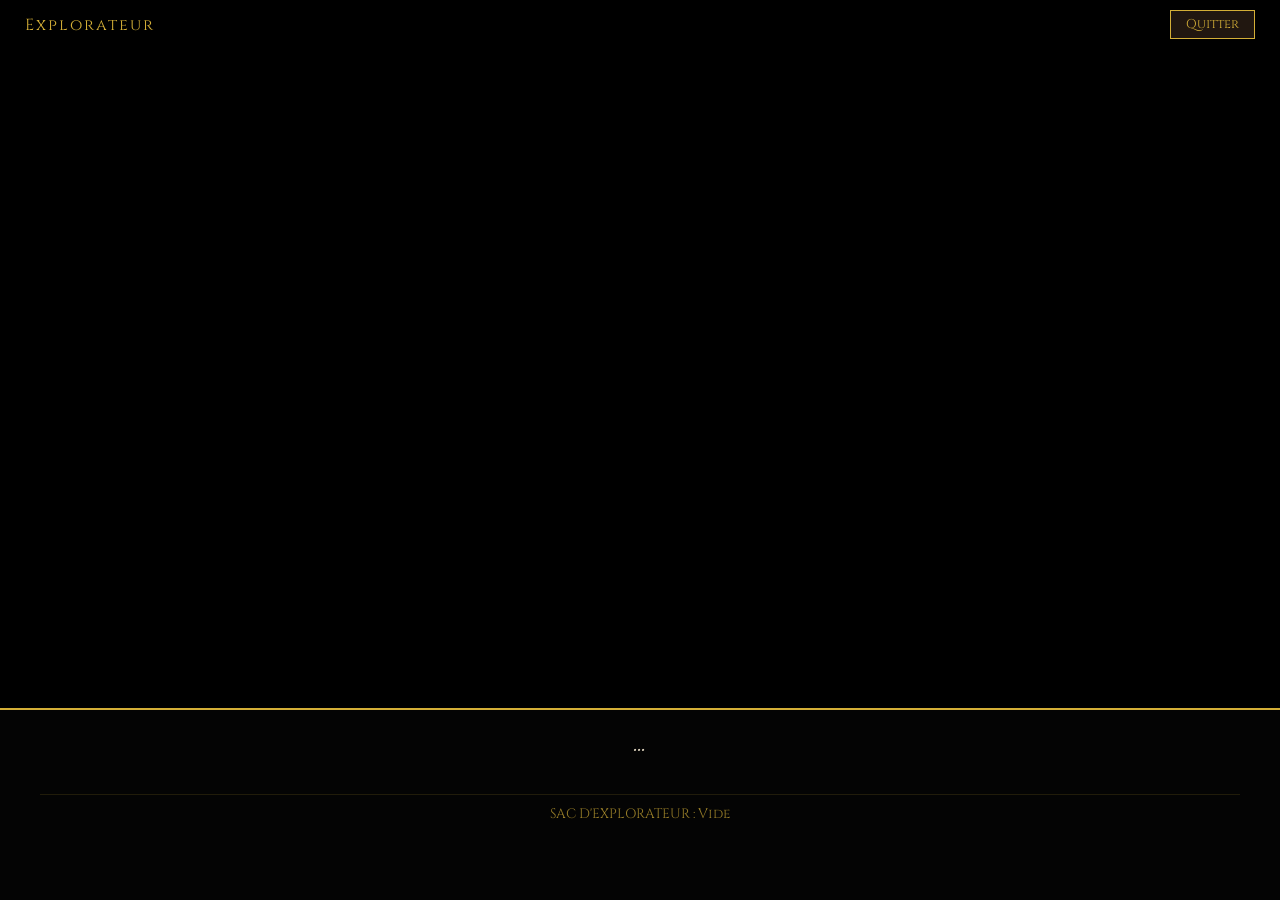
==== commit 775062fd: "Refine logic questions and responses in game.html" ====
--- a/game.html
+++ b/game.html
@@ -986,42 +986,32 @@
                 UI.message("Vous avez besoin d'un récipient sacré pour puiser l'eau du bassin.");
                 return;
             }
-
-            // On pose une question sur la LOGIQUE de l'opération
-            UI.ask("Après avoir versé la jarre de 5L dans celle de 3L, combien de litres reste-t-il dans la grande jarre, et combien de fois devez-vous verser ce reste dans le mécanisme pour obtenir 4L ?", async (rep) => {
-                
+        
+            UI.ask("Après avoir versé la jarre de 5L dans celle de 3L, combien de litres reste-t-il ? Et combien de fois faut-il verser ce reste pour obtenir 4L ?", async (rep) => {
                 const answer = normalize(rep);
                 
-                // On cherche la présence du "2" (le reste) ET du "2" (le nombre de fois)
-                // On utilise une petite ruse pour vérifier si les deux "2" sont dans la réponse
-                const countTwos = (answer.match(/2/g) || []).length;
-                const hasTextLogic = answer.includes("deux") && answer.includes("fois");
-
-                if (countTwos >= 2 || (answer.includes("2") && answer.includes("fois")) || answer.includes("2 et 2")) {
+                // On accepte si la réponse contient "2" ou "deux"
+                if (answer.includes("2") || answer.includes("deux")) {
                     isBusy = true;
                     playSound('remplissage_eau');
                     
                     setTimeout(async () => {
                         playSound('success');
                         playSound('mecanisme_hydraulique');
-                        
                         await ajouterObjet("Ankh de Bronze");
                         userData.inventory = userData.inventory.filter(i => i !== "Vase Canope (Hapi)");
                         await updateDoc(doc(db, "users", currentUser.uid), { inventory: userData.inventory });
-
+        
                         UI.showItem(
                             "Ankh de Bronze", 
-                            "Exact ! 5L - 3L = 2L. En versant ce reste deux fois, vous obtenez les 4L requis. La pression hydraulique libère enfin l'Ankh de bronze !", 
+                            "Exact ! 5L - 3L = 2L. En versant ce reste deux fois (2 + 2), vous obtenez 4L. La pression libère l'Ankh !", 
                             "assets/images/items/ankh_item.webp", 
-                            () => {
-                                isBusy = false;
-                                changeScene("reservoir_resolu");
-                            }
+                            () => { isBusy = false; changeScene("reservoir_resolu"); }
                         );
                     }, 1500);
                 } else {
                     playSound('error');
-                    UI.message("Le mécanisme ne réagit pas. Relisez bien l'indice : combien reste-t-il dans la jarre de 5L après avoir rempli celle de 3L ? Et combien de fois faut-il ce reste pour faire 4 ?");
+                    UI.message("Le mécanisme ne réagit pas. Calculez le reste : 5L moins 3L...");
                 }
             }, "assets/images/items/volume_indice.webp");
         }
@@ -1089,47 +1079,36 @@
         function enigmeHorloge() {
             if (isBusy) return;
             
-            // On vérifie que le joueur possède la carte stellaire (item étape 9)
             if (!userData.inventory.includes("Carte Stellaire")) {
-                UI.message("Le mécanisme est complexe. Sans la carte stellaire trouvée à la rampe, vous ne saurez pas comment aligner les astres.");
+                UI.message("Sans la carte stellaire, vous ne saurez pas comment aligner les astres.");
                 return;
             }
-
-            // On utilise l'illustration horloge_indice.webp
+        
             UI.ask("Combien de fois actionnez-vous le levier pour amener Sirius (6h) jusqu'au zénith (12h) ?", async (rep) => {
-                const answer = rep.trim();
-                
-                // Calcul : (12 - 6) / 3 = 2 tours
-                if (answer === "2" || answer.toLowerCase() === "deux") {
+                const answer = normalize(rep); // On utilise ta fonction normalize !
+                
+                // On vérifie si la réponse contient "2" ou "deux"
+                if (answer.includes("2") || answer.includes("deux")) {
                     isBusy = true;
                     playSound('engrenage_pierre');
                     
                     setTimeout(() => {
                         playSound('faisceau_stellaire');
-                        
                         setTimeout(async () => {
                             playSound('success');
                             playSound('declic_magique');
-                            
-                            // Récompense : L'Amulette Oudjat (Oeil d'Horus)
                             await ajouterObjet("Amulette Oudjat");
-                            
-                            // On garde la carte stellaire pour l'instant (décoration)
-                            
                             UI.showItem(
                                 "Amulette Oudjat", 
-                                "L'alignement est atteint ! Sirius brille au zénith. Vous récupérez l'Amulette Oudjat, l'œil sacré qui voit à travers les illusions. Elle luit d'un bleu profond.", 
+                                "L'alignement est atteint ! Sirius brille au zénith. Vous récupérez l'œil sacré qui voit à travers les illusions.", 
                                 "assets/images/items/oudjat_item.webp", 
-                                () => {
-                                    isBusy = false;
-                                    changeScene("horloge_resolue");
-                                }
+                                () => { isBusy = false; changeScene("horloge_resolue"); }
                             );
                         }, 1500); 
                     }, 1000);
                 } else {
                     playSound('error');
-                    UI.message("Le ciel pivote mais les conduits restent sombres. Sirius n'est pas encore au zénith. Refaites votre calcul.");
+                    UI.message("Le ciel pivote mais Sirius n'est pas encore au zénith. (Indice: 1 tour = 3h)");
                 }
             }, "assets/images/items/horloge_indice.webp");
         }
@@ -1375,4 +1354,4 @@
         window.logout = () => signOut(auth);
     </script>
 </body>
-</html>+</html>
--- a/css/style.css
+++ b/css/style.css
@@ -0,0 +1,136 @@
+/* css/style.css */
+:root {
+    --gold: #d4af37;
+    --ocre: #b87333;
+    --glass: rgba(0, 0, 0, 0.3);
+    --text-color: #e0d5c0;
+}
+
+body, html {
+    margin: 0; padding: 0; height: 100%;
+    font-family: 'Crimson Text', serif;
+    background-color: #000; color: var(--text-color);
+    overflow-x: hidden;
+}
+
+/* IMAGE DE FOND */
+.bg-accueil {
+    position: fixed; top: 0; left: 0; width: 100vw; height: 100vh;
+    background-image: url('../assets/images/bg_accueil.webp');
+    background-repeat: no-repeat; background-size: cover;
+    background-position: center; z-index: 1;
+}
+
+.bg-overlay {
+    position: fixed; top: 0; left: 0; width: 100vw; height: 100vh;
+    background: radial-gradient(circle, rgba(0,0,0,0.1) 0%, rgba(0,0,0,0.6) 100%);
+    z-index: 2;
+}
+
+.container {
+    position: relative; z-index: 10;
+    display: flex; flex-direction: column; align-items: center;
+    justify-content: flex-start; padding-top: 10vh;
+    min-height: 100vh; box-sizing: border-box;
+}
+
+h1 {
+    font-family: 'Cinzel', serif; font-size: 4rem;
+    color: var(--gold); text-shadow: 0 0 20px rgba(0,0,0,1);
+    margin: 0; letter-spacing: 8px; text-align: center;
+}
+
+.subtitle {
+    font-family: 'Cinzel', serif; font-size: 1.4rem;
+    color: var(--gold); letter-spacing: 6px; text-align: center;
+    margin-top: 10px; font-weight: bold;
+}
+
+.auth-card {
+    background: var(--glass); padding: 30px; border: 2px solid var(--gold);
+    border-radius: 8px; width: 90%; max-width: 400px;
+    margin-top: 40px; box-shadow: 0 0 50px rgba(0,0,0,0.9);
+}
+
+.input-group { margin-bottom: 20px; }
+label { display: block; margin-bottom: 8px; font-size: 0.8rem; color: var(--gold); text-transform: uppercase; }
+input { width: 100%; padding: 12px; background: rgba(255,255,255,0.05); border: 1px solid #444; color: white; box-sizing: border-box; }
+
+.btn-main {
+    width: 100%; padding: 16px; background: var(--ocre); color: white;
+    border: 1px solid var(--gold); font-family: 'Cinzel', serif;
+    font-weight: bold; cursor: pointer; letter-spacing: 2px;
+}
+
+.toggle-auth { margin-top: 20px; font-size: 0.85rem; color: #aaa; cursor: pointer; text-align: center; text-decoration: underline; }
+
+/* MODALES (PARCHEMIN) */
+.modal-overlay {
+    position: fixed; top: 0; left: 0; width: 100%; height: 100%;
+    background: rgba(0,0,0,0.85); display: none;
+    justify-content: center; align-items: center; z-index: 2000;
+}
+
+.modal-content {
+    background: url('../assets/images/items/papyrus.webp') no-repeat center center;
+    background-size: contain; /* L'image s'adapte à la boite */
+    width: 95%; 
+    max-width: 600px;
+    height: 450px;
+    display: flex; flex-direction: column;
+    justify-content: center; align-items: center;
+    padding: 60px 80px; /* On repousse le texte vers le centre du papyrus */
+    box-sizing: border-box; 
+    text-align: center;
+    color: #3d2b1f; /* Couleur encre brune */
+    font-family: 'Crimson Text', serif;
+    font-weight: bold;
+    font-size: 1.2rem;
+    border: none; /* On enlève les bordures CSS, le papyrus fait le travail */
+}
+
+#modal-input-field {
+    background: rgba(0,0,0,0.05);
+    border: 1px solid #3d2b1f;
+    font-family: 'Cinzel', serif;
+    text-align: center;
+    margin-top: 10px;
+}
+
+.btn-modal {
+    margin-top: 20px; background: #3d2b1f; color: #e0d5c0;
+    border: none; padding: 10px 25px; cursor: pointer; font-family: 'Cinzel';
+}
+
+.credits {
+    position: fixed;   /* Fixé par rapport à l'écran */
+    bottom: 20px;      /* 20 pixels du bord du bas */
+    left: 20px;        /* 20 pixels du bord de gauche */
+    color: var(--gold);
+    font-size: 0.85rem;
+    z-index: 100;      /* Pour passer au-dessus de l'overlay */
+    opacity: 0.8;      /* Un peu de transparence pour rester discret */
+    font-family: 'Crimson Text', serif;
+}
+
+/* On cache le message par défaut */
+#rotate-device {
+    display: none;
+    position: fixed;
+    top: 0; left: 0; width: 100%; height: 100%;
+    background: #000; color: #d4af37;
+    z-index: 9999;
+    text-align: center;
+    justify-content: center; align-items: center;
+    font-family: 'Cinzel', serif;
+}
+
+/* On n'affiche le message QUE si DEUX conditions sont réunies :
+   1. L'écran est en mode Portrait (vertical)
+   2. La largeur est petite (typique d'un smartphone < 1024px) 
+   Cela évite de bloquer les ordinateurs. */
+@media screen and (orientation: portrait) and (max-width: 1024px) {
+    #rotate-device {
+        display: flex;
+    }
+}
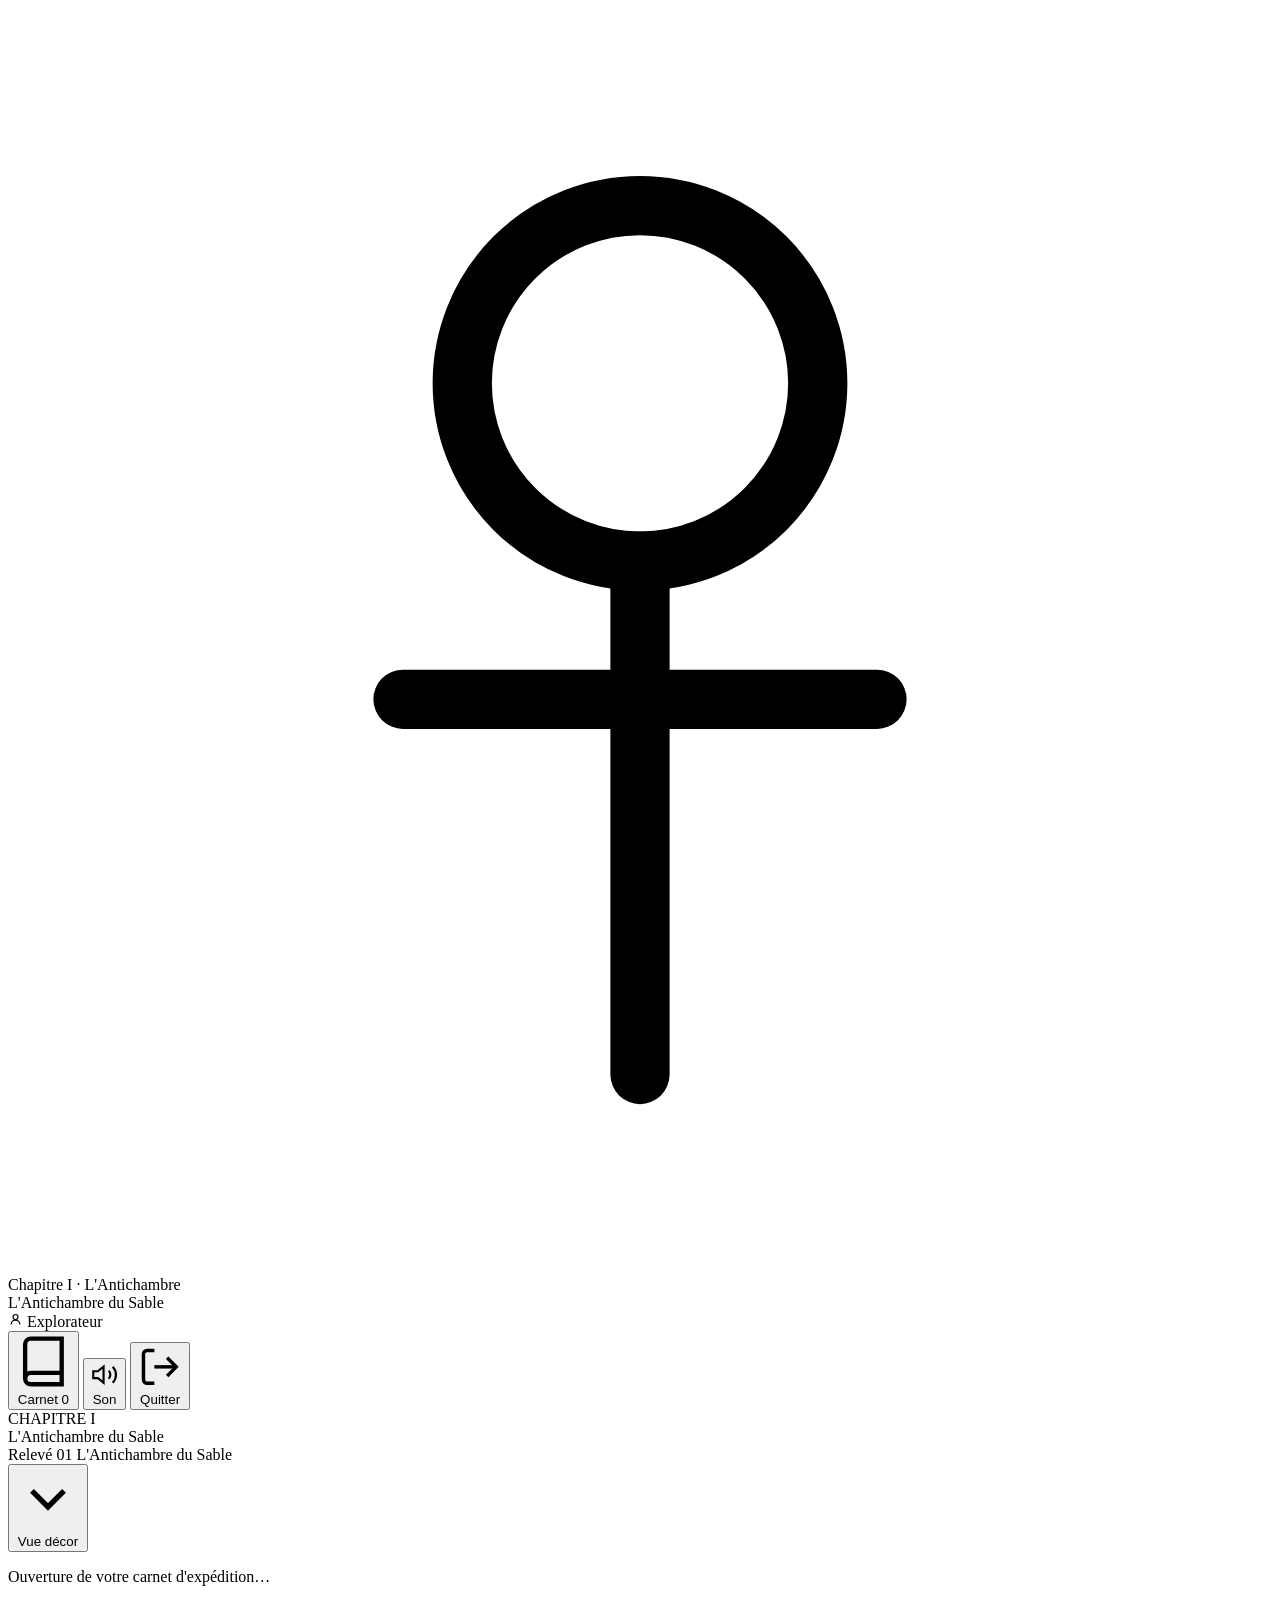
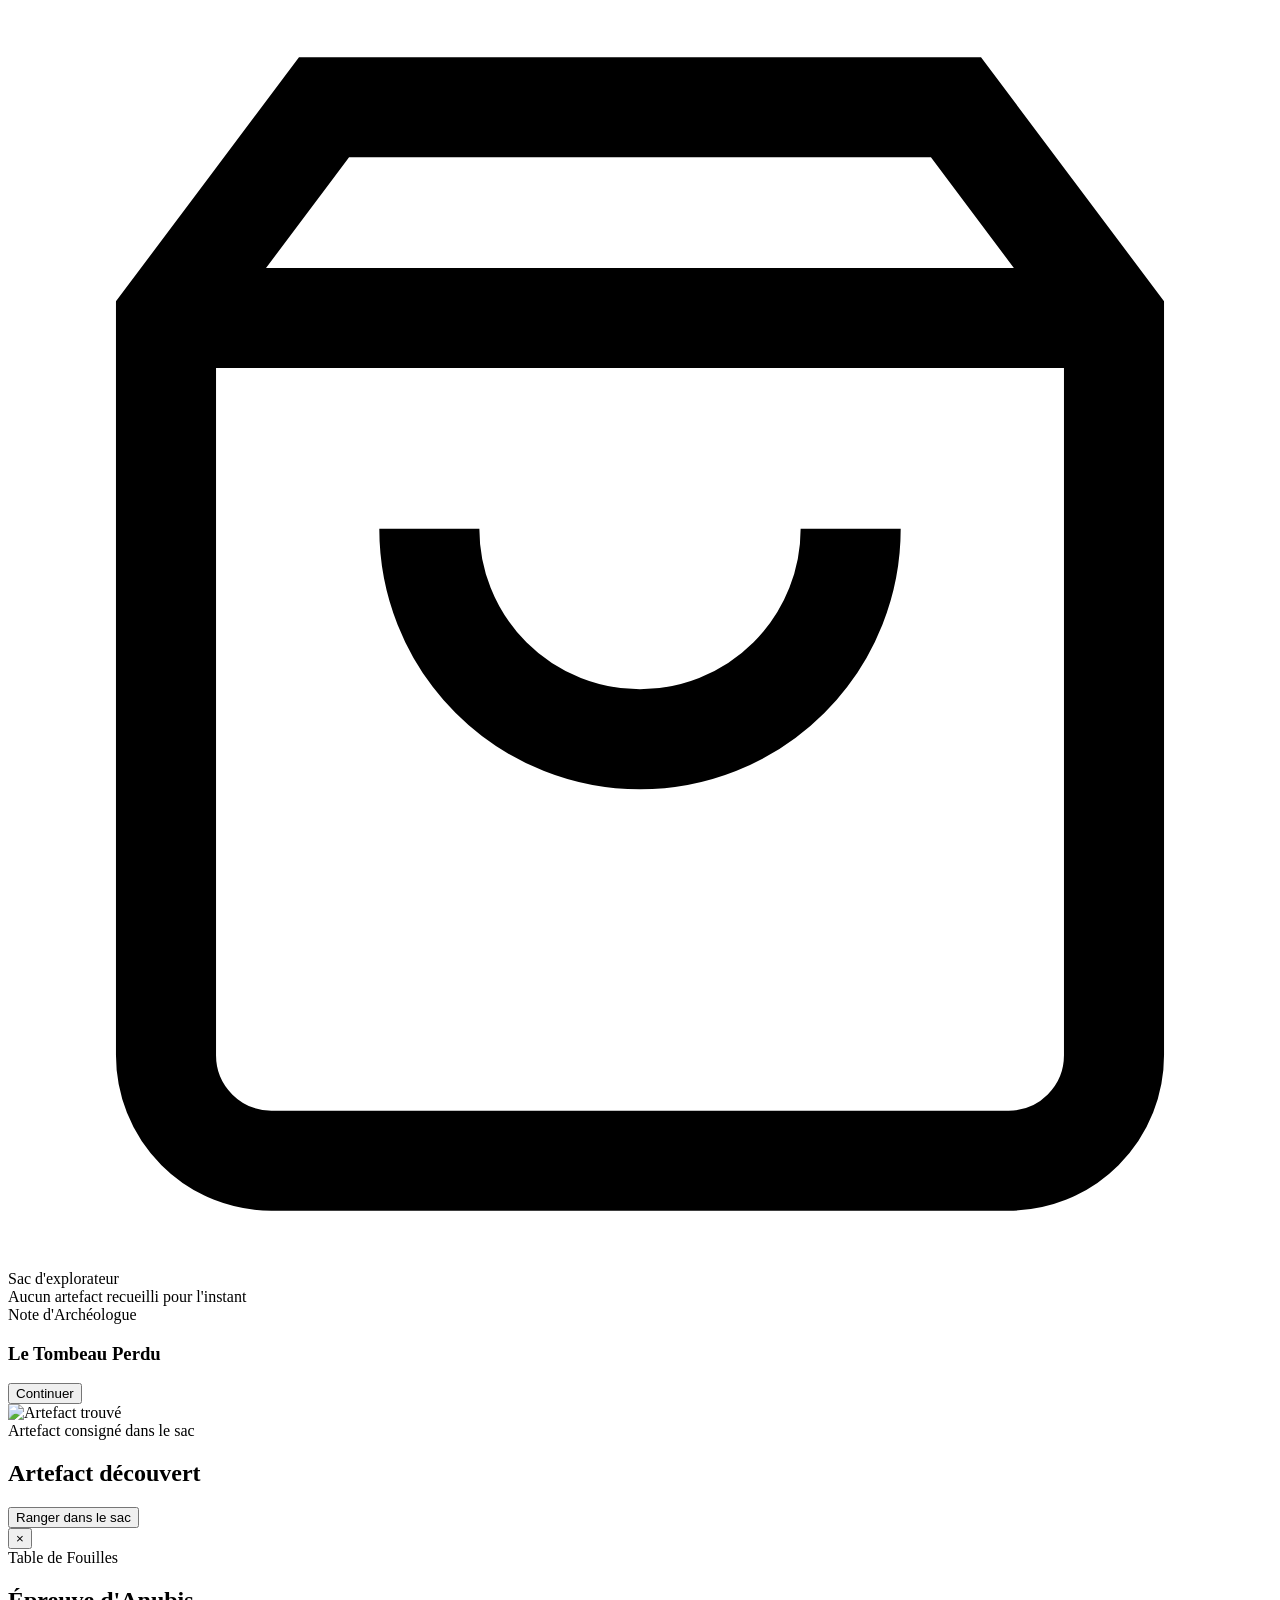
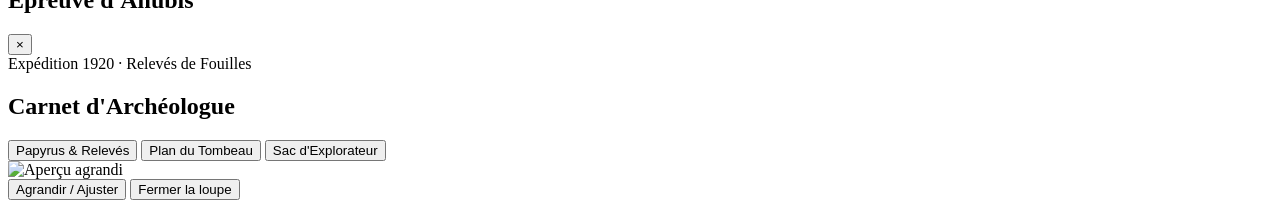
==== commit d5308049: "Add files via upload" ====
--- a/game.html
+++ b/game.html
@@ -1,1357 +1,236 @@
 <!DOCTYPE html>
 <html lang="fr">
 <head>
-    <meta charset="UTF-8">
-    <meta name="viewport" content="width=device-width, initial-scale=1.0">
-    <title>L'Héritage d'Anubis - Le Tombeau Perdu</title>
-    <link href="https://fonts.googleapis.com/css2?family=Cinzel:wght@400;700&family=Crimson+Text:ital,wght@0,400;0,700;1,400&display=swap" rel="stylesheet">
-    <link rel="stylesheet" href="css/style.css">
-    <style>
-        :root {
-            --gold: #d4af37;
-            --ocre: #b87333;
-            --lapis: #1e3a5f;
-            --panel: rgba(10, 10, 10, 0.4);
-            --text: #e0d5c0;
-        }
-
-        body, html {
-            margin: 0; padding: 0; height: 100%;
-            background-color: #000; color: var(--text);
-            font-family: 'Crimson Text', serif;
-            overflow: hidden;
-        }
-
-        #scene-container {
-            position: relative; width: 100vw; height: 100vh; height: 100svh; 
-            background-color: #000; background-size: cover; background-position: center;
-            background-repeat: no-repeat; transition: background-image 0.8s ease-in-out;
-            display: flex; flex-direction: column; justify-content: flex-end;
-            overflow: hidden;
-        }
-
-        #top-bar {
-            position: absolute; top: 0; width: 100%;
-            background: linear-gradient(to bottom, rgba(0,0,0,0.9), transparent);
-            padding: 10px 25px; display: flex; justify-content: space-between; align-items: center;
-            box-sizing: border-box; z-index: 100;
-        }
-        #player-name { font-family: 'Cinzel', serif; color: var(--gold); letter-spacing: 2px; }
-
-        #ui-panel {
-            background: var(--panel); border-top: 2px solid var(--gold);
-            padding: 20px 40px; min-height: 150px;
-            box-shadow: 0 -15px 40px rgba(0,0,0,0.8); z-index: 10;
-            text-align: center; backdrop-filter: blur(4px);
-        }
-        
-        #description-text { font-size: 1.3rem; line-height: 1.4; margin-bottom: 20px; font-style: italic; }
-
-        #choices-grid { display: flex; justify-content: center; gap: 15px; flex-wrap: wrap; }
-
-        .btn-game {
-            background: rgba(42, 29, 21, 0.8); color: var(--gold); border: 1px solid var(--gold);
-            padding: 10px 25px; font-family: 'Cinzel', serif; cursor: pointer; transition: 0.3s;
-        }
-        .btn-game:hover { background: var(--ocre); color: white; box-shadow: 0 0 15px var(--gold); }
-
-        #inventory-panel {
-            margin-top: 15px; padding-top: 10px; border-top: 1px solid rgba(212, 175, 55, 0.2);
-            font-size: 0.85rem; color: var(--gold); font-family: 'Cinzel', serif; opacity: 0.7;
-        }
-
-        /* MODALE OBJET */
-        .item-modal-content {
-            background: linear-gradient(145deg, #1a1a1a, #000); border: 3px solid var(--gold);
-            width: 90%; max-width: 800px; display: flex; padding: 0; overflow: hidden;
-            box-shadow: 0 0 100px rgba(212, 175, 55, 0.3); animation: modalFadeIn 0.5s ease-out;
-        }
-        .item-modal-left { flex: 1; display: flex; align-items: center; justify-content: center; padding: 40px; border-right: 1px solid rgba(212, 175, 55, 0.2); }
-        .item-modal-left img { max-width: 100%; max-height: 200px; filter: drop-shadow(0 0 20px var(--gold)); }
-        .item-modal-right { flex: 1.5; padding: 40px; text-align: left; }
-        
-        @keyframes modalFadeIn { from { opacity: 0; transform: scale(0.8); } to { opacity: 1; transform: scale(1); } }
-    </style>
+  <meta charset="UTF-8" />
+  <meta name="viewport" content="width=device-width, initial-scale=1.0" />
+  <title>L'Héritage d'Anubis — Exploration du Tombeau</title>
+  <link rel="icon" href="favicon.ico" />
+  <link rel="preconnect" href="https://fonts.googleapis.com" />
+  <link rel="preconnect" href="https://fonts.gstatic.com" crossorigin />
+  <link href="https://fonts.googleapis.com/css2?family=Cinzel:wght@500;600;700&family=Cormorant+Garamond:ital,wght@0,400;0,600;1,400;1,600&family=DM+Sans:wght@400;500;600;700&display=swap" rel="stylesheet" />
+  <link rel="stylesheet" href="css/theme.css" />
+  <link rel="stylesheet" href="css/game.css" />
+  <link rel="stylesheet" href="css/minigames.css" />
 </head>
-<body>
-
-    <div id="rotate-device">
-        <div class="rotate-content">
-            <p>L'Héritage d'Anubis nécessite le mode paysage.</p>
-        </div>
-    </div>
-
-    <!-- MODALE PARCHERMIN (Papyrus) avec support image -->
-    <div id="custom-modal" class="modal-overlay">
-        <div class="modal-content">
-            <!-- Conteneur pour mettre l'image à gauche et le texte à droite -->
-            <div style="display: flex; align-items: center; gap: 20px; width: 100%;">
-                <img id="modal-illustration" src="" style="display:none; max-width: 150px; border: 1px solid #3d2b1f; filter: sepia(0.5);">
-                <div id="modal-text" style="flex: 1;"></div>
+<body class="game-page">
+  <div id="scene-stage">
+    <div id="scene-layer-a" class="scene-layer is-visible" aria-hidden="true"></div>
+    <div id="scene-layer-b" class="scene-layer" aria-hidden="true"></div>
+    <div class="scene-vignette" aria-hidden="true"></div>
+    <div class="scene-draft-frame" aria-hidden="true"></div>
+
+    <!-- RUBAN SUPÉRIEUR D'ARCHÉOLOGUE -->
+    <header class="top-ribbon">
+      <div class="ribbon-left">
+        <div class="ribbon-seal" aria-hidden="true">
+          <svg viewBox="0 0 64 64" fill="none" stroke="currentColor" stroke-width="3">
+            <circle cx="32" cy="19" r="9" />
+            <path d="M32 28v26M20 35h24" stroke-linecap="round" />
+          </svg>
+        </div>
+        <div class="ribbon-location">
+          <div id="zone-label" class="ribbon-zone-label">Chapitre I · L'Antichambre</div>
+          <div id="scene-title" class="ribbon-scene-title">L'Antichambre du Sable</div>
+        </div>
+      </div>
+
+      <nav id="zone-stepper" class="zone-stepper" aria-label="Progression des 4 chapitres"></nav>
+
+      <div class="ribbon-actions">
+        <div class="player-chip" title="Archéologue accrédité">
+          <svg viewBox="0 0 24 24" fill="none" stroke="currentColor" stroke-width="1.9" width="15" height="15">
+            <circle cx="12" cy="8" r="4" />
+            <path d="M5 20a7 7 0 0 1 14 0" />
+          </svg>
+          <span id="player-name">Explorateur</span>
+        </div>
+
+        <button type="button" class="btn-icon btn-journal" id="btn-journal" title="Ouvrir le Carnet d'Archéologue">
+          <svg viewBox="0 0 24 24" fill="none" stroke="currentColor" stroke-width="1.9">
+            <path d="M4 19.5A2.5 2.5 0 0 1 6.5 17H20" />
+            <path d="M6.5 2H20v20H6.5A2.5 2.5 0 0 1 4 19.5v-15A2.5 2.5 0 0 1 6.5 2z" />
+          </svg>
+          <span class="btn-label">Carnet</span>
+          <span id="journal-badge" class="journal-badge">0</span>
+        </button>
+
+        <button type="button" class="btn-icon btn-audio" id="btn-audio" title="Activer ou couper le son">
+          <svg id="icon-audio-on" viewBox="0 0 24 24" fill="none" stroke="currentColor" stroke-width="1.9">
+            <polygon points="11 5 6 9 2 9 2 15 6 15 11 19 11 5" />
+            <path d="M15.5 8.5a5 5 0 0 1 0 7" />
+            <path d="M19 5a10 10 0 0 1 0 14" />
+          </svg>
+          <svg id="icon-audio-off" viewBox="0 0 24 24" fill="none" stroke="currentColor" stroke-width="1.9" style="display:none;">
+            <polygon points="11 5 6 9 2 9 2 15 6 15 11 19 11 5" />
+            <line x1="23" y1="9" x2="17" y2="15" />
+            <line x1="17" y1="9" x2="23" y2="15" />
+          </svg>
+          <span class="btn-label">Son</span>
+        </button>
+
+        <button type="button" class="btn-icon" id="btn-logout" title="Quitter l'expédition">
+          <svg viewBox="0 0 24 24" fill="none" stroke="currentColor" stroke-width="1.9">
+            <path d="M9 21H5a2 2 0 0 1-2-2V5a2 2 0 0 1 2-2h4" />
+            <polyline points="16 17 21 12 16 7" />
+            <line x1="21" y1="12" x2="9" y2="12" />
+          </svg>
+          <span class="btn-label">Quitter</span>
+        </button>
+      </div>
+    </header>
+
+    <div id="zone-announcement" class="zone-announcement" aria-live="polite">
+      <div id="zone-announcement-kicker" class="zone-announcement-kicker">CHAPITRE I</div>
+      <div id="zone-announcement-title" class="zone-announcement-title">L'Antichambre du Sable</div>
+    </div>
+
+    <!-- FOLIO PAPYRUS FLOTTANT -->
+    <section class="folio-dock-wrap" aria-label="Carnet de fouilles">
+      <div id="folio-dock" class="folio-dock papyrus-surface">
+        <div class="folio-head">
+          <div class="folio-meta">
+            <span id="folio-step-pill" class="folio-step-pill">Relevé 01</span>
+            <span id="folio-subtitle" class="folio-tag">L'Antichambre du Sable</span>
+          </div>
+
+          <div class="folio-head-controls">
+            <button type="button" class="btn-mini-ghost" id="btn-scene-hint" style="display:none;" title="Consulter une note de Howard Carter">
+              <svg viewBox="0 0 24 24" fill="none" stroke="currentColor" stroke-width="2">
+                <circle cx="12" cy="12" r="10" />
+                <path d="M9.09 9a3 3 0 0 1 5.83 1c0 2-3 3-3 3" />
+                <line x1="12" y1="17" x2="12.01" y2="17" />
+              </svg>
+              <span>Indice</span>
+            </button>
+            <button type="button" class="btn-mini-ghost" id="btn-collapse-folio" title="Réduire pour admirer le décor">
+              <svg viewBox="0 0 24 24" fill="none" stroke="currentColor" stroke-width="2">
+                <polyline points="6 9 12 15 18 9" />
+              </svg>
+              <span id="collapse-label">Vue décor</span>
+            </button>
+          </div>
+        </div>
+
+        <div class="folio-collapsible">
+          <p id="description-text">Ouverture de votre carnet d'expédition…</p>
+
+          <div id="choices-grid"></div>
+
+          <div class="inventory-strip">
+            <div class="inventory-label">
+              <svg viewBox="0 0 24 24" fill="none" stroke="currentColor" stroke-width="1.9">
+                <path d="M6 2L3 6v14a2 2 0 0 0 2 2h14a2 2 0 0 0 2-2V6l-3-4z" />
+                <line x1="3" y1="6" x2="21" y2="6" />
+                <path d="M16 10a4 4 0 0 1-8 0" />
+              </svg>
+              <span>Sac d'explorateur</span>
             </div>
-            
-            <div id="modal-input-area" style="display:none; margin-top:20px;">
-                <input type="text" id="modal-input-field">
+            <div id="inventory-slots" class="inventory-slots">
+              <span class="inventory-empty">Aucun artefact recueilli pour l'instant</span>
             </div>
-            <button id="modal-btn" class="btn-modal">Continuer</button>
-        </div>
-    </div>
-
-    <!-- MODALE OBJET -->
-    <div id="item-modal" class="modal-overlay" style="display:none;">
-        <div class="item-modal-content">
-            <div class="item-modal-left"><img id="item-modal-img" src=""></div>
-            <div class="item-modal-right">
-                <h2 id="item-modal-title" style="font-family:Cinzel; color:var(--gold);">OBJET TROUVÉ</h2>
-                <div id="item-modal-text" style="font-size:1.2rem; color:white; margin-bottom:20px;"></div>
-                <button id="item-modal-btn" class="btn-game">Ranger dans le sac</button>
-            </div>
-        </div>
-    </div>
-
-    <div id="scene-container">
-        <div id="top-bar">
-            <div id="player-name">Explorateur</div>
-            <button class="btn-game" onclick="logout()" style="padding: 5px 15px; font-size: 0.8rem;">Quitter</button>
-        </div>
-        <div id="ui-panel">
-            <div id="description-text">...</div>
-            <div id="choices-grid"></div>
-            <div id="inventory-panel">SAC D'EXPLORATEUR : <span id="inventory-list">Vide</span></div>
-        </div>
-    </div>
-
-    <script type="module">
-        import { initializeApp } from "https://www.gstatic.com/firebasejs/10.7.1/firebase-app.js";
-        import { getAuth, onAuthStateChanged, signOut } from "https://www.gstatic.com/firebasejs/10.7.1/firebase-auth.js";
-        import { getFirestore, doc, getDoc, updateDoc, collection, setDoc, getDocs, query, orderBy, serverTimestamp } from "https://www.gstatic.com/firebasejs/10.7.1/firebase-firestore.js";
-        import { firebaseConfig } from "./js/config.js";
-        import { UI } from "./js/ui.js";
-
-        const app = initializeApp(firebaseConfig);
-        const auth = getAuth(app);
-        const db = getFirestore(app);
-
-        let currentUser = null;
-        let userData = null;
-        let currentActiveScene = null;
-        let isBusy = false; // Empêche de déclencher une action pendant qu'une autre se résout (évite les sons qui se chevauchent)
-
-        // ==========================================
-        //         SYSTÈME AUDIO CORRIGÉ
-        // ==========================================
-        const sounds = {
-            // --- AMBIANCES (Loop) ---
-            vent_desert: new Audio('assets/audio/vent_desert.mp3'),
-            mystere: new Audio('assets/audio/mystere_ambiance.mp3'),
-            murmures: new Audio('assets/audio/murmures_anciens.mp3'),
-
-            // --- ACTIONS (One-shot) ---
-            success: new Audio('assets/audio/succes_egypte.mp3'),
-            error: new Audio('assets/audio/echec_egypte.mp3'),
-            frotter: new Audio('assets/audio/frottement_verre.mp3'), 
-            lumiere_spark: new Audio('assets/audio/faisceau_lumineux.mp3'),
-            jarre: new Audio('assets/audio/poterie_cassee.mp3'),
-            clic: new Audio('assets/audio/clic_pierre.mp3'),
-            porte_lourde: new Audio('assets/audio/pierre_glisse.mp3'),
-            gravure: new Audio('assets/audio/gravure_pierre.mp3'),
-            declic: new Audio('assets/audio/declic_secret.mp3'),
-            vent_profond: new Audio('assets/audio/vent_souterrain.mp3'),
-            vibration: new Audio('assets/audio/vibration_magique.mp3'),
-            porte_2: new Audio('assets/audio/porte_pierre_2.mp3'),
-            echo_caverne: new Audio('assets/audio/echo_caverne.mp3'),
-            placement_pierre: new Audio('assets/audio/placement_pierre.mp3'),
-            panneau_secret: new Audio('assets/audio/panneau_secret.mp3'),
-            froissement_papyrus: new Audio('assets/audio/froissement_papyrus.mp3'),
-            rouage_code: new Audio('assets/audio/rouage_code.mp3'),
-            trappe_metal: new Audio('assets/audio/trappe_metal.mp3'),
-            choeur_divin: new Audio('assets/audio/choeur_divin.mp3'),
-            activation_magique: new Audio('assets/audio/activation_magique.mp3'),
-            cliquetis_metal: new Audio('assets/audio/cliquetis_metal.mp3'),
-            gong_sacre: new Audio('assets/audio/gong_sacre.mp3'),
-            eau_ruissellement: new Audio('assets/audio/eau_ruissellement.mp3'),
-            remplissage_eau: new Audio('assets/audio/remplissage_eau.mp3'),
-            mecanisme_hydraulique: new Audio('assets/audio/mecanisme_hydraulique.mp3'),
-            vent_interieur_pyramide: new Audio('assets/audio/vent_interieur_pyramide.mp3'),
-            insertion_metal: new Audio('assets/audio/insertion_metal.mp3'),
-            frottement_pierre_lourde: new Audio('assets/audio/frottement_pierre_lourde.mp3'),
-            clic_mecanisme: new Audio('assets/audio/clic_mecanisme.mp3'),
-            mystere_etoiles: new Audio('assets/audio/mystere_etoiles.mp3'),
-            engrenage_pierre: new Audio('assets/audio/engrenage_pierre.mp3'),
-            faisceau_stellaire: new Audio('assets/audio/faisceau_stellaire.mp3'),
-            declic_magique: new Audio('assets/audio/declic_magique.mp3'),
-            murmures_runiques: new Audio('assets/audio/murmures_runiques.mp3'),
-            cliquetis_bijoux: new Audio('assets/audio/cliquetis_bijoux.mp3'),
-            glissement_or: new Audio('assets/audio/glissement_or.mp3'),
-            souffle_tombeau: new Audio('assets/audio/souffle_tombeau.mp3'),
-            cliquetis_or: new Audio('assets/audio/cliquetis_or.mp3'),
-            faisceau_lumineux: new Audio('assets/audio/faisceau_lumineux_2.mp3'),
-            pierre_lourde_ouverture: new Audio('assets/audio/pierre_lourde_ouverture.mp3'),
-            vent_abime: new Audio('assets/audio/vent_abime.mp3'),
-            clic_pierre_precieuse: new Audio('assets/audio/clic_pierre_precieuse.mp3'),
-            mecanisme_final: new Audio('assets/audio/mecanisme_final.mp3'),
-            triomphe_egypte: new Audio('assets/audio/triomphe_egypte.mp3'),
-            vent_victoire: new Audio('assets/audio/vent_victoire.mp3'),
-            pas_pierre: new Audio('assets/audio/pas_pierre.mp3'),
-            porte_soleil: new Audio('assets/audio/porte_soleil.mp3'),
-            victoire_finale: new Audio('assets/audio/victoire_finale.mp3')
-        };
-
-        // Réglages précis des volumes (0.0 à 1.0)
-        sounds.vent_desert.volume = 0.2; // Ambiance discrète
-        if (sounds.mystere) sounds.mystere.volume = 0.25;
-        
-        sounds.success.volume = 0.5;
-        sounds.error.volume = 0.4;
-        sounds.frotter.volume = 0.5;
-        sounds.lumiere_spark.volume = 0.5;
-        sounds.jarre.volume = 0.5;
-        sounds.clic.volume = 0.6;
-        sounds.porte_lourde.volume = 0.7;
-        sounds.murmures.volume = 0.2;       
-        sounds.gravure.volume = 0.4;
-        sounds.declic.volume = 0.5;
-        sounds.vent_profond.volume = 0.2;
-        sounds.vibration.volume = 0.5;
-        sounds.porte_2.volume = 0.7;
-        sounds.echo_caverne.volume = 0.2;
-        sounds.placement_pierre.volume = 0.6;
-        sounds.panneau_secret.volume = 0.7;
-        sounds.froissement_papyrus.volume = 0.5;
-        sounds.rouage_code.volume = 0.5;
-        sounds.trappe_metal.volume = 0.7;
-        sounds.choeur_divin.volume = 0.3;
-        sounds.activation_magique.volume = 0.5;
-        sounds.cliquetis_metal.volume = 0.4;
-        sounds.gong_sacre.volume = 0.6;
-        sounds.eau_ruissellement.volume = 0.3;
-        sounds.remplissage_eau.volume = 0.5;
-        sounds.mecanisme_hydraulique.volume = 0.6;
-        sounds.vent_interieur_pyramide.volume = 0.5;
-        sounds.insertion_metal.volume = 0.5;
-        sounds.frottement_pierre_lourde.volume = 0.6;
-        sounds.clic_mecanisme.volume = 0.6;
-        sounds.mystere_etoiles.volume = 0.4;
-        sounds.engrenage_pierre.volume = 0.5;
-        sounds.faisceau_stellaire.volume = 0.5;
-        sounds.declic_magique.volume = 0.6;
-        sounds.murmures_runiques.volume = 0.5;
-        sounds.cliquetis_bijoux.volume = 0.4;
-        sounds.glissement_or.volume = 0.6;
-        sounds.souffle_tombeau.volume = 0.3;
-        sounds.cliquetis_or.volume = 0.5;
-        sounds.faisceau_lumineux.volume = 0.6;
-        sounds.pierre_lourde_ouverture.volume = 0.7;
-        sounds.vent_abime.volume = 0.4;
-        sounds.clic_pierre_precieuse.volume = 0.5;
-        sounds.mecanisme_final.volume = 0.7;
-        sounds.triomphe_egypte.volume = 0.5;
-        sounds.vent_victoire.volume = 0.3;
-        sounds.pas_pierre.volume = 0.5;
-        sounds.porte_soleil.volume = 0.7;
-        sounds.victoire_finale.volume = 0.4;
-
-
-        /**
-         * Joue un effet sonore ponctuel
-         */
-        function playSound(name) {
-            // On vérifie que le son existe ET n'est pas null avant de le jouer
-            if (sounds[name] && sounds[name] instanceof Audio) {
-                sounds[name].currentTime = 0;
-                sounds[name].play().catch(e => console.warn("Audio bloqué"));
-            }
-        }
-
-        /**
-         * Nettoie une réponse joueur : minuscule, espaces superflus retirés,
-         * ET accents supprimés (pour accepter "scarabée" comme "scarabee").
-         */
-        function normalize(str) {
-            return str
-                .toLowerCase()
-                .trim()
-                .normalize("NFD")
-                .replace(/[\u0300-\u036f]/g, ""); // supprime les accents
-        }
-
-        /**
-         * Arrête proprement tous les sons d'ambiance qui bouclent
-         */
-        function stopAllAmbiance() {
-            // On coupe automatiquement TOUT son actuellement en boucle,
-            // peu importe le nom : plus besoin de maintenir une liste à jour
-            // à chaque nouvelle zone ajoutée.
-            Object.values(sounds).forEach(s => {
-                if (s.loop) {
-                    s.pause();
-                    s.loop = false;
-                    s.currentTime = 0;
-                }
-            });
-        }
-
-        /**
-         * Coupe TOUS les sons (ambiances + effets ponctuels), sans exception.
-         * Utile juste avant un changement de scène pour ne pas laisser un effet
-         * sonore de l'énigme précédente se terminer par-dessus la nouvelle scène.
-         */
-        function stopAllSounds() {
-            Object.values(sounds).forEach(s => {
-                s.pause();
-                s.currentTime = 0;
-            });
-        }
-
-        // ==========================================
-        //         LOGIQUE DU MOTEUR DE JEU
-        // ==========================================
-
-        const scenes = {
-            "antichambre_sable": {
-                text: "Une dalle s'est effondrée derrière vous. Le silence n'est rompu que par un sifflement de vent. Un piédestal trône au centre, recouvert d'une poussière millénaire.",
-                image: "assets/images/scenes/antichambre_01.webp",
-                ambience: "vent_desert",
-                choices: [
-                    { text: "Examiner le piédestal", action: () => enigmeLentille() }
-                ]
-            },
-            "antichambre_eclairee": {
-                text: "La lumière inonde la pièce. Les hiéroglyphes sur les murs s'éveillent. Une porte massive s'est débloquée au fond de la salle.",
-                image: "assets/images/scenes/antichambre_02.webp",
-                ambience: "mystere",
-                choices: [
-                    { text: "S'approcher du mur éclairé", next: "scarabee_mur" }
-                ]
-            },
-            "scarabee_mur": {
-                text: "Le faisceau de lumière frappe trois encoches circulaires sur une fresque murale représentant le cycle du soleil. Des jarres scellées reposent dans un coin.",
-                image: "assets/images/scenes/scarabee_01.webp",
-                ambience: "mystere",
-                choices: [
-                    { text: "Fouiller les jarres", action: () => fouillerJarres() },
-                    { text: "Placer les scarabées", action: () => resoudreScarabees() }
-                ]
-            },
-            "scarabee_ouvert": {
-                text: "Les scarabées s'emboîtent parfaitement. Dans un grondement de pierre, le mur pivote, révélant un nouveau passage sombre.",
-                image: "assets/images/scenes/scarabee_02.webp",
-                ambience: "vent_desert",
-                choices: [
-                    { text: "Pénétrer dans le couloir", next: "scribes_mur" } 
-                ]
-            },
-            "scribes_mur": {
-                text: "Un murmure semble s'échapper des murs. Devant vous, un cartouche doré isole trois symboles : une Plume, un Roseau et des Ondes d'eau. La Tablette de Traduction dans votre sac devrait vous aider.",
-                image: "assets/images/scenes/scribes_01.webp",
-                ambience: "murmures",
-                choices: [
-                    { text: "Consulter la Tablette", action: () => donnerIndiceScribes() },
-                    { text: "Déchiffrer le mot sacré", action: () => enigmeScribes() }
-                ]
-            },
-            "scribes_ouvert": {
-                text: "Le mécanisme a cédé. Le mur de hiéroglyphes s'est effacé pour révéler l'entrée d'un couloir sombre. Vous sentez que le véritable défi commence ici.",
-                image: "assets/images/scenes/scribes_02.webp",
-                ambience: null,
-                choices: [
-                    { text: "Entrer dans le Couloir des Malédictions", next: "statues_couloir" }
-                ]
-            },
-            "statues_couloir": {
-                text: "Le couloir est bordé de trois gigantesques statues de granit : Sobek le crocodile, Thot l'ibis et Horus le faucon. Une plaque de cuivre au sol dit : 'Le messager du ciel a perdu son guide'.",
-                image: "assets/images/scenes/statues_01.webp",
-                ambience: "vent_profond",
-                choices: [
-                    { text: "Observer les statues", action: () => donnerIndiceStatues() },
-                    { text: "Placer le Sceptre d'Anubis", action: () => enigmeStatues() }
-                ]
-            },
-            "statues_resolu": {
-                text: "Le sceptre vibre violemment dans la main de pierre d'Horus. Dans un fracas lourd, un panneau se dérobe à la base de la statue, libérant le passage vers une nouvelle galerie.",
-                image: "assets/images/scenes/statues_02.webp",
-                ambience: "vent_profond",
-                choices: [
-                    { text: "S'engager dans le passage", next: "labyrinthe_fresques" }
-                ]
-            },
-            "labyrinthe_fresques": {
-                text: "Une fresque immense couvre le mur de calcaire. Elle fourmille de détails représentant la faune du Nil, mais une large brèche au centre défigure l'œuvre. Votre Fragment de Fresque semble correspondre exactement à ce vide.",
-                image: "assets/images/scenes/fresque_01.webp",
-                ambience: "echo_caverne",
-                choices: [
-                    { text: "Lire l'inscription sur le fragment", action: () => donnerIndiceFresque() },
-                    { text: "Replacer le fragment", action: () => enigmeFresque() }
-                ]
-            },
-            "fresque_resolue": {
-                text: "Le fragment s'est scellé parfaitement. Sous la peinture, un panneau a glissé, libérant l'accès à une petite alcôve où repose un papyrus. Vous le ramassez et vous dirigez vers une lourde trappe de bronze au sol un peu plus loin.",
-                image: "assets/images/scenes/fresque_02.webp",
-                ambience: "echo_caverne",
-                choices: [
-                    { text: "S'approcher de la trappe au sol", next: "trappe_papyrus" }
-                ]
-            },
-            "trappe_papyrus": {
-                text: "Une trappe de bronze est scellée dans le dallage. Elle est verrouillée par trois anneaux rotatifs gravés de chiffres anciens. Le papyrus que vous venez de trouver semble être la clé.",
-                image: "assets/images/scenes/trappe_01.webp",
-                ambience: "vent_profond",
-                choices: [
-                    { text: "Déchiffrer le papyrus", action: () => lirePapyrus() },
-                    { text: "Manipuler les anneaux", action: () => enigmeTrappe() }
-                ]
-            },
-            "trappe_ouverte": {
-                text: "Dans un claquement métallique, les verrous se libèrent. La trappe bascule, révélant une statuette d'ibis en jade. Vous la récupérez avant de vous engager dans un escalier qui descend vers une salle baignée d'une lumière dorée.",
-                image: "assets/images/scenes/trappe_02.webp",
-                ambience: "vent_profond",
-                choices: [
-                    { text: "Entrer dans la Salle des Pesées", next: "salle_pesées" }
-                ]
-            },
-            "salle_pesées": {
-                text: "Vous entrez dans la Salle de la Vérité. Une balance monumentale trône au centre. Sur le plateau de gauche, un cœur de pierre. Le plateau de droite attend son contrepoids. Une stèle indique les valeurs des Plumes de Maât.",
-                image: "assets/images/scenes/balance_01.webp",
-                ambience: "choeur_divin",
-                choices: [
-                    { text: "Examiner la stèle des plumes", action: () => donnerIndiceBalance() },
-                    { text: "Déposer l'Ibis de Jade", action: () => activerBalance() }
-                ]
-            },
-            "balance_resolue": {
-                text: "L'équilibre est parfait. Un gong profond résonne dans la salle tandis qu'une porte massive s'ouvre lentement. Vous récupérez le Vase Canope et vous avancez vers une chambre où l'on entend un bruit d'eau courante.",
-                image: "assets/images/scenes/balance_02.webp",
-                ambience: "choeur_divin",
-                choices: [
-                    { text: "Entrer dans la salle du réservoir", next: "reservoir_nil" }
-                ]
-            },
-            "reservoir_nil": {
-                text: "Cette salle abrite un système hydraulique complexe. Deux jarres vides (3L et 5L) sont posées près d'un bassin. Une inscription indique qu'il faut verser une quantité très précise dans le conduit pour activer le mécanisme.",
-                image: "assets/images/scenes/reservoir_01.webp",
-                ambience: "eau_ruissellement",
-                choices: [
-                    { text: "Observer les gravures", action: () => donnerIndiceReservoir() },
-                    { text: "Manipuler les jarres", action: () => enigmeReservoir() }
-                ]
-            },
-            "reservoir_resolu": {
-                text: "L'Ankh de bronze luit entre vos mains. Alors que vous quittez la salle du réservoir, vous arrivez devant une immense rampe ascendante obstruée par un bloc de pierre colossal.",
-                image: "assets/images/scenes/reservoir_02.webp",
-                ambience: "eau_ruissellement",
-                choices: [
-                    { text: "S'approcher de la rampe", next: "rampe_pyramide" }
-                ]
-            },
-            "rampe_pyramide": {
-                text: "Un bloc rectangulaire bloque le passage. Une rampe permet de le faire glisser vers le haut, mais son inclinaison doit être réglée avec précision. Une encoche sur le bloc semble attendre l'Ankh de Bronze.",
-                image: "assets/images/scenes/rampe_01.webp",
-                ambience: "vent_interieur_pyramide",
-                choices: [
-                    { text: "Observer les gravures murales", action: () => donnerIndiceRampe() },
-                    { text: "Insérer l'Ankh et régler l'angle", action: () => enigmeRampe() }
-                ]
-            },
-            "rampe_resolue": {
-                text: "Le bloc atteint le sommet et se verrouille. Derrière la porte dérobée, un escalier en colimaçon s'enfonce dans les profondeurs de la pyramide jusqu'à une salle dont le plafond semble ouvert sur le cosmos.",
-                image: "assets/images/scenes/rampe_02.webp",
-                ambience: "vent_interieur_pyramide",
-                choices: [
-                    { text: "Monter vers l'Observatoire", next: "horloge_stellaire" }
-                ]
-            },
-            "horloge_stellaire": {
-                text: "Vous êtes dans l'Observatoire de la voûte céleste. Des conduits étroits traversent la pierre vers le ciel. Un mécanisme central permet de faire pivoter une carte du ciel gravée dans le basalte.",
-                image: "assets/images/scenes/etoiles_01.webp",
-                ambience: "mystere_etoiles",
-                choices: [
-                    { text: "Consulter la Carte Stellaire", action: () => donnerIndiceHorloge() },
-                    { text: "Actionner le levier de rotation", action: () => enigmeHorloge() }
-                ]
-            },
-            "horloge_resolue": {
-                text: "L'alignement est parfait. Vous saisissez l'Amulette Oudjat. Soudain, un pan de mur au fond de l'observatoire se retire, révélant la chambre funéraire où repose le sarcophage royal, étincelant d'or et de lapis-lazuli.",
-                image: "assets/images/scenes/etoiles_02.webp",
-                ambience: "mystere_etoiles",
-                choices: [
-                    { text: "S'approcher du Sarcophage", next: "code_runes" }
-                ]
-            },
-            "code_runes": {
-                text: "Le sarcophage est scellé par une parure pectorale complexe. Trois joyaux se détachent : ils portent les symboles de l'Ankh, du Disque Solaire et du Scarabée. Une voix semble murmurer un ordre ancestral.",
-                image: "assets/images/scenes/runes_01.webp",
-                ambience: "murmures_runiques",
-                choices: [
-                    { text: "Écouter les murmures (Indice)", action: () => donnerIndiceRunes() },
-                    { text: "Presser les joyaux", action: () => enigmeRunes() }
-                ]
-            },
-            "runes_resolu": {
-                text: "Le Pilier Djed est entre vos mains. Alors que vous contournez le sarcophage pour chercher la sortie, une ombre immense se profile : une statue de pharaon assis, haute de cinq mètres, garde la porte finale. Ses yeux luisent d'une lueur ambre menaçante.",
-                image: "assets/images/scenes/runes_02.webp",
-                ambience: "murmures_runiques",
-                choices: [
-                    { text: "S'approcher de la sortie gardée", next: "porte_gardiens" }
-                ]
-            },
-            "porte_gardiens": {
-                text: "Le colosse de pierre semble vous fixer. Au pied de la statue, des montagnes de pièces d'or et d'objets rituels jonchent le sol. Le Gardien gronde dès que vous faites un pas vers la porte.",
-                image: "assets/images/scenes/gardien_01.webp",
-                ambience: "souffle_tombeau",
-                choices: [
-                    { text: "Fouiller le trésor", action: () => fouillerTresor() },
-                    { text: "Utiliser un objet contre le Gardien", action: () => enigmeGardien() }
-                ]
-            },
-            "gardien_vaincu": {
-                text: "Éblouie, la statue s'est effacée. Vous grimpez un long escalier en colimaçon pour déboucher sur une corniche étroite surplombant un abîme insondable. Au bord du vide, un autel triangulaire en or massif attend les trois clés du royaume.",
-                image: "assets/images/scenes/gardien_02.webp",
-                ambience: "souffle_tombeau",
-                choices: [
-                    { text: "S'approcher de l'autel d'or", next: "sceau_or" }
-                ]
-            },
-            "sceau_or": {
-                text: "L'autel brille d'un éclat divin. Trois encoches profondes sont prêtes à recevoir les artefacts : l'Ankh (Vie), l'Oudjat (Vision) et le Djed (Stabilité). Un texte sacré indique l'ordre de la Genèse.",
-                image: "assets/images/scenes/sceau_01.webp",
-                ambience: "vent_abime",
-                choices: [
-                    { text: "Déchiffrer l'ordre sacré", action: () => donnerIndiceSceau() },
-                    { text: "Placer les artefacts", action: () => enigmeSceau() }
-                ]
-            },
-            "sceau_resolu": {
-                text: "Le pont s'est déployé au-dessus du vide. Vous tenez la Bague du Pharaon. Une porte de pierre massive se dresse de l'autre côté, laissant filtrer quelques rayons de soleil par ses interstices.",
-                image: "assets/images/scenes/sceau_02.webp",
-                ambience: "vent_abime",
-                choices: [
-                    { text: "Traverser le pont de l'abîme", next: "pont_final" }
-                ]
-            },
-            "pont_final": {
-                text: "Le vent s'engouffre dans le couloir. Vous êtes devant l'ultime porte. Un verrou rotatif bloque la sortie. En examinant l'intérieur de la Bague Royale, vous remarquez trois chiffres gravés.",
-                image: "assets/images/scenes/pont_01.webp",
-                ambience: "vent_victoire",
-                choices: [
-                    { text: "Examiner la bague", action: () => donnerIndiceFinal() },
-                    { text: "Entrer le code de sortie", action: () => enigmeFinal() }
-                ]
-            },
-            "victoire": {
-                text: "Vous l'avez fait ! L'air frais du désert emplit vos poumons alors que le soleil se lève sur Gizeh. Votre nom rejoint celui des plus grands archéologues de l'histoire.",
-                image: "assets/images/scenes/victoire_01.webp",
-                ambience: "victoire_finale",
-                choices: [
-                    { text: "Consulter la Liste des Archéologues", action: () => afficherHallOfFame() },
-                    { text: "Recommencer l'aventure", action: () => window.location.reload() }
-                ]
-            },
-
-        };
-
-        onAuthStateChanged(auth, async (user) => {
-            if (user) {
-                currentUser = user;
-                const userDoc = await getDoc(doc(db, "users", user.uid));
-                userData = userDoc.data() || {};
-                
-                if (!Array.isArray(userData.inventory)) userData.inventory = [];
-                document.getElementById('player-name').innerText = userData.pseudo || "Explorateur";
-                
-                if (currentActiveScene !== userData.currentScene) {
-                    currentActiveScene = userData.currentScene || "antichambre_sable";
-                    renderScene(currentActiveScene);
-                }
-            } else {
-                window.location.href = "index.html";
-            }
-        });
-
-        // --- AJOUT D'OBJET SÉCURISÉ (Évite les doublons) ---
-        async function ajouterObjet(nomObjet) {
-            // 1. On vérifie si l'inventaire existe, sinon on crée un tableau vide
-            if (!Array.isArray(userData.inventory)) {
-                userData.inventory = [];
-            }
-
-            // 2. On vérifie si l'objet est DÉJÀ dans le sac
-            if (!userData.inventory.includes(nomObjet)) {
-                // Il n'y est pas, donc on l'ajoute
-                userData.inventory.push(nomObjet);
-                
-                // 3. On met à jour l'affichage immédiatement
-                document.getElementById('inventory-list').innerText = userData.inventory.join(", ");
-                
-                // 4. On enregistre dans Firebase
-                try {
-                    await updateDoc(doc(db, "users", currentUser.uid), { 
-                        inventory: userData.inventory 
-                    });
-                    console.log(nomObjet + " ajouté avec succès !");
-                } catch (e) {
-                    console.error("Erreur sauvegarde inventaire:", e);
-                }
-            } else {
-                // L'objet est déjà là, on ne fait rien (pas de doublon !)
-                console.log(nomObjet + " est déjà dans l'inventaire.");
-            }
-        }
-
-        function renderScene(sceneId) {
-            const scene = scenes[sceneId];
-            if (!scene) return;
-
-            // --- GESTION DE L'AMBIANCE CORRIGÉE ---
-            if (scene.ambience && sounds[scene.ambience]) {
-                // Si le son demandé n'est pas déjà en train de jouer
-                if (sounds[scene.ambience].paused) {
-                    stopAllAmbiance(); // On arrête tout l'ancien
-                    sounds[scene.ambience].loop = true;
-                    sounds[scene.ambience].play().catch(() => {});
-                }
-            } else {
-                // Si la scène n'a pas d'ambiance, on fait le silence total
-                stopAllAmbiance();
-            }
-
-            document.getElementById('scene-container').style.backgroundImage = `url('${scene.image}')`;
-            document.getElementById('description-text').innerText = scene.text;
-            
-            const grid = document.getElementById('choices-grid');
-            grid.innerHTML = "";
-
-            scene.choices.forEach(choice => {
-                const btn = document.createElement('button');
-                btn.className = "btn-game";
-                btn.innerText = choice.text;
-                btn.onclick = () => {
-                    if (choice.next) changeScene(choice.next);
-                    if (choice.action) choice.action();
-                };
-                grid.appendChild(btn);
-            });
-
-            document.getElementById('inventory-list').innerText = userData.inventory.length > 0 ? userData.inventory.join(", ") : "Vide";
-        }
-
-        async function changeScene(newSceneId) {
-            stopAllSounds(); // On coupe net tout ce qui joue avant d'entrer dans la nouvelle scène
-            currentActiveScene = newSceneId;
-            userData.currentScene = newSceneId;
-            renderScene(newSceneId);
-            await updateDoc(doc(db, "users", currentUser.uid), { currentScene: newSceneId });
-        }
-
-        // ==========================================
-        //         FONCTIONS DES ÉNIGMES
-        // ==========================================
-
-        function enigmeLentille() {
-            if (isBusy) return;
-            UI.message("Une croûte de poussière millénaire recouvre le cristal du piédestal, bloquant le rayon de lumière.", () => {
-                UI.ask("Que faites-vous pour libérer le passage ? (Un verbe à l'infinitif)", async (rep) => {
-                    if (rep.toLowerCase().trim() === "nettoyer" || rep.toLowerCase().trim() === "essuyer") {
-                        isBusy = true;
-                        playSound('frotter');
-                        setTimeout(async () => {
-                            playSound('success');
-                            playSound('lumiere_spark');
-                            
-                            // On utilise notre nouvelle fonction ici
-                            await ajouterObjet("Lentille de Cristal");
-                            
-                            UI.showItem("Lentille de Cristal", "Vous avez poli le cristal. Un rayon de soleil pur jaillit enfin !", "assets/images/items/lens_item.webp", () => {
-                                isBusy = false;
-                                changeScene("antichambre_eclairee");
-                            });
-                        }, 1200);
-                    } else {
-                        playSound('error');
-                        UI.message("Cela ne semble pas suffire à percer l'obscurité.");
-                    }
-                });
-            });
-        }
-
-        function fouillerJarres() {
-            playSound('jarre');
-            UI.message("Parmi les débris de terre cuite, vous découvrez trois talismans : des scarabées de lapis-lazuli, de jaspe rouge et de malachite verte.", async () => {
-                // On utilise notre nouvelle fonction
-                await ajouterObjet("Scarabées de Couleur");
-                renderScene("scarabee_mur");
-            });
-        }
-
-        function resoudreScarabees() {
-            if (isBusy) return;
-            if (!userData.inventory.includes("Scarabées de Couleur")) {
-                playSound('error');
-                UI.message("Les encoches sur le mur sont vides. Vous n'avez rien à y placer.");
-                return;
-            }
-
-            UI.ask("Indice : 'Le Nil (Bleu) fuit le Soleil (Rouge). La Forêt (Vert) veille au centre'. Quel ordre insérez-vous ? (Ex: Jaune-Noir-Blanc)", (rep) => {
-                // Cette ligne nettoie la réponse en enlevant espaces ET tirets pour être plus souple
-                const answer = rep.toLowerCase().replace(/[\s-]/g, ""); 
-                
-                if (answer === "bleuvertrouge") {
-                    isBusy = true;
-                    playSound('clic');
-                    setTimeout(async () => {
-                        playSound('success');
-                        playSound('porte_lourde');
-                        
-                        // On donne la récompense finale
-                        await ajouterObjet("Tablette de Traduction");
-                        
-                        // OPTIONNEL : On retire les scarabées car ils sont sur le mur
-                        userData.inventory = userData.inventory.filter(i => i !== "Scarabées de Couleur");
-                        await updateDoc(doc(db, "users", currentUser.uid), { inventory: userData.inventory });
-
-                        UI.showItem("Tablette de Traduction", "Le mur pivote ! Dans une niche secrète, vous découvrez une tablette hiéroglyphique ancienne.", "assets/images/items/tablette_item.webp", () => {
-                            isBusy = false;
-                            changeScene("scarabee_ouvert");
-                        });
-                    }, 800);
-                } else {
-                    playSound('error');
-                    UI.message("Les pierres vibrent mais rien ne se passe. L'ordre est mauvais.");
-                }
-            });
-        }
-
-        function donnerIndiceScribes() {
-            if (!userData.inventory.includes("Tablette de Traduction")) {
-                UI.message("Vous observez les symboles, mais sans outil de traduction, ils ne sont que des dessins sans sens.");
-                return;
-            }
-            
-            // Correction de la syntaxe et mise en forme
-                UI.message("Les inscriptions sont incomplètes. Vous déchiffrez avec votre tablette :\n\n- Le souffle donne le commencement = V\n- Le roseau relie ce qui commence à ce qui s'achève = ?\n- La source marque la fin = E\n\nQui suis-je ?");
-            }
-
-        function enigmeScribes() {
-            if (isBusy) return;
-            if (!userData.inventory.includes("Tablette de Traduction")) {
-                UI.message("Inutile de tenter un déchiffrage au hasard. Trouvez d'abord de quoi traduire ces signes.");
-                return;
-            }
-
-            UI.ask("Les trois symboles forment un mot sacré. Lequel est-ce ?", async (rep) => {
-                const answer = normalize(rep);
-                
-                if (answer === "vie") {
-                    isBusy = true;
-                    playSound('gravure'); // Bruit de la pierre qu'on gratte
-                    
-                    setTimeout(async () => {
-                        playSound('declic');
-                        playSound('success');
-                        playSound('porte_lourde');
-                        
-                        // Récompense finale de la Zone 1
-                        await ajouterObjet("Sceptre d'Anubis");
-
-                        UI.showItem(
-                            "Sceptre d'Anubis", 
-                            "Le mur pivote ! Dans une niche dissimulée, vous récupérez un sceptre en obsidienne. Son aura semble repousser les ténèbres du couloir qui s'ouvre devant vous.", 
-                            "assets/images/items/sceptre_item.webp", 
-                            () => {
-                                isBusy = false;
-                                changeScene("scribes_ouvert");
-                            }
-                        );
-                    }, 1200);
-                } else {
-                    playSound('error');
-                    UI.message("Les murmures s'intensifient... Ce n'est pas le mot qui libère le passage.");
-                }
-            });
-        }
-
-        function donnerIndiceStatues() {
-            UI.message("Vous examinez les colosses. Sobek (crocodile) règne sur les eaux du Nil. Thot (ibis) est le scribe des dieux. Horus (faucon) est le maître du ciel et des vents.");
-        }
-
-        function enigmeStatues() {
-            if (isBusy) return;
-            // Sécurité : il faut le sceptre
-            if (!userData.inventory.includes("Sceptre d'Anubis")) {
-                UI.message("Vous n'avez aucun objet qui puisse s'insérer dans les mains des statues.");
-                return;
-            }
-
-            UI.ask("Devant quelle statue (Horus, Sobek ou Thot) déposez-vous le Sceptre d'Anubis ?", async (rep) => {
-                const answer = normalize(rep);
-                
-                if (answer === "horus") {
-                    isBusy = true;
-                    playSound('vibration');
-                    
-                    setTimeout(async () => {
-                        playSound('success');
-                        playSound('porte_2');
-                        
-                        // Récompense pour l'énigme suivante (Labyrinthe des fresques)
-                        await ajouterObjet("Fragment de Fresque");
-                        
-                        // On retire le sceptre car il est posé
-                        userData.inventory = userData.inventory.filter(i => i !== "Sceptre d'Anubis");
-                        await updateDoc(doc(db, "users", currentUser.uid), { inventory: userData.inventory });
-
-                        UI.showItem(
-                            "Fragment de Fresque", 
-                            "La statue accepte l'offrande. Sous son socle, vous ramassez un morceau de papyrus déchiré. Il semble provenir d'une fresque géante et sera crucial pour la suite.", 
-                            "assets/images/items/fresque_item.webp", 
-                            () => {
-                                isBusy = false;
-                                changeScene("statues_resolu");
-                            }
-                        );
-                    }, 1200);
-                } else {
-                    playSound('error');
-                    UI.message("Le sceptre ne s'ajuste pas. Une sensation de malaise vous envahit, comme si les dieux vous observaient avec colère.");
-                }
-            });
-        }
-
-        function donnerIndiceFresque() {
-            UI.message("Sur le morceau de pierre que vous tenez, une gravure fine indique : 'Le voyageur des glaces n'a pas sa place sur les rives du Nil.'");
-        }
-
-        function enigmeFresque() {
-            if (isBusy) return;
-            
-            if (!userData.inventory.includes("Fragment de Fresque")) {
-                UI.message("Vous ne pouvez pas réparer la fresque sans le morceau manquant.");
-                return;
-            }
-
-            // On ajoute ici le chemin de l'image en 3ème paramètre
-            UI.ask("Quel animal représenté sur le fragment est l'intrus de cette fresque ?", async (rep) => {
-                const answer = normalize(rep);
-                
-                if (answer === "pingouin" || answer === "manchot") {
-                    // ... (le reste du code de succès ne change pas)
-                    isBusy = true;
-                    playSound('placement_pierre');
-                    
-                    setTimeout(async () => {
-                        playSound('success');
-                        playSound('panneau_secret');
-                        await ajouterObjet("Parchemin de Papyrus");
-                        userData.inventory = userData.inventory.filter(i => i !== "Fragment de Fresque");
-                        await updateDoc(doc(db, "users", currentUser.uid), { inventory: userData.inventory });
-
-                        UI.showItem(
-                            "Parchemin de Papyrus", 
-                            "La fresque est complète ! En s'ouvrant, le mécanisme a révélé un vieux papyrus scellé. Il semble contenir des indications précieuses pour la suite du labyrinthe.", 
-                            "assets/images/items/papyrus_item.webp", 
-                            () => {
-                                isBusy = false;
-                                changeScene("fresque_resolue");
-                            }
-                        );
-                    }, 1200);
-                } else {
-                    playSound('error');
-                    UI.message("Le fragment ne semble pas s'ajuster. Ce n'est pas la réponse attendue par les anciens architectes.");
-                }
-            }, "assets/images/items/fresque_item.webp"); // <--- C'est ici qu'on demande l'image !
-        }  
-
-        function lirePapyrus() {
-            playSound('froissement_papyrus');
-            UI.message("Le papyrus est divisé en trois fragments qui représentent chacun un chiffre. Le premier parle des mains d'un homme, le second d'un œil perdu par Horus, et le dernier des pattes du scarabée. Indiquez ces trois chiffres pour former un nombre (Ex: 000) !");
-        } 
-
-        function enigmeTrappe() {
-            if (isBusy) return;
-            
-            // On vérifie que le joueur a bien ramassé le papyrus (l'item de l'étape 5)
-            if (!userData.inventory.includes("Parchemin de Papyrus")) {
-                UI.message("Un mécanisme à code bloque la trappe. Il vous faut un indice pour le résoudre.");
-                return;
-            }
-
-            // On affiche la superbe image papyrus2_item.webp à côté de la question
-            UI.ask("Alignez les trois anneaux pour former le code de déverrouillage :", async (rep) => {
-                const answer = rep.trim();
-                
-                if (answer === "216") {
-                    isBusy = true;
-                    playSound('rouage_code');
-                    
-                    setTimeout(async () => {
-                        playSound('success');
-                        playSound('trappe_metal');
-                        
-                        // On gagne l'Ibis de Jade
-                        await ajouterObjet("Ibis de Jade");
-                        
-                        // On retire le papyrus qui ne sert plus
-                        userData.inventory = userData.inventory.filter(i => i !== "Parchemin de Papyrus");
-                        await updateDoc(doc(db, "users", currentUser.uid), { inventory: userData.inventory });
-
-                        UI.showItem(
-                            "Ibis de Jade", 
-                            "Félicitations ! Vous avez ouvert la trappe. Cette statuette de Thot, le dieu scribe, dégage une aura de sagesse. Elle sera sûrement utile dans la Salle des Pesées.", 
-                            "assets/images/items/ibis_item.webp", 
-                            () => {
-                                isBusy = false;
-                                changeScene("trappe_ouverte");
-                            }
-                        );
-                    }, 1500);
-                } else {
-                    playSound('error');
-                    UI.message("Les anneaux tournent dans le vide... le code est incorrect.");
-                }
-            }, "assets/images/items/papyrus2_item.webp"); // L'image d'indice que tu as fournie !
-        }
-
-        function donnerIndiceBalance() {
-            // Affiche l'image d'indice que tu as générée (poids_indice.webp)
-            UI.message("La stèle indique les valeurs des plumes : Justice = 20, Sagesse = 10, Honneur = 5, Pureté = 2. Le cœur pèse 42.");
-        }
-
-        function activerBalance() {
-            if (isBusy) return;
-            
-            // Sécurité : il faut l'Ibis de Jade gagné à l'étape précédente
-            if (!userData.inventory.includes("Ibis de Jade")) {
-                UI.message("La balance est verrouillée. Il semble qu'un artefact de Thot soit nécessaire pour l'activer.");
-                return;
-            }
-
-            playSound('activation_magique');
-            UI.message("Vous posez l'Ibis de Jade. Les plateaux se mettent à scintiller. Une voix s'élève : 'Équilibrez le poids du cœur (42) avec les plumes sacrées.'", () => {
-                enigmeBalance();
-            });
-        }
-
-        function enigmeBalance() {
-            if (isBusy) return;
-
-            // On utilise l'illustration poids_indice.webp pour aider le joueur
-            UI.ask("Quelles plumes au minimum déposez-vous pour atteindre 42 ? (Ex: 2 Sagesse, 1, Justice, 1 Pureté)", async (rep) => {
-                const answer = normalize(rep);
-                
-                // On vérifie les deux combinaisons les plus logiques
-                const win1 = answer.includes("2 justice") && answer.includes("1 purete");
-                const win2 = answer.includes("2 justice,") && answer.includes("1 pureté");
-                const win3 = answer.includes("20+20+2"); // Pour les joueurs qui tapent le calcul
-
-                if (win1 || win2 || win3) {
-                    isBusy = true;
-                    playSound('cliquetis_metal');
-                    
-                    setTimeout(async () => {
-                        playSound('success');
-                        playSound('gong_sacre');
-                        
-                        // Récompense : Le Vase Canope
-                        await ajouterObjet("Vase Canope (Hapi)");
-                        
-                        // On retire l'Ibis car il reste sur l'autel
-                        userData.inventory = userData.inventory.filter(i => i !== "Ibis de Jade");
-                        await updateDoc(doc(db, "users", currentUser.uid), { inventory: userData.inventory });
-
-                        UI.showItem(
-                            "Vase Canope (Hapi)", 
-                            "Les plateaux s'alignent au millimètre près. La porte s'ouvre ! Vous récupérez un vase canope en albâtre représentant le dieu Hapi. Il contient peut-être un secret liquide...", 
-                            "assets/images/items/canope_item.webp", 
-                            () => {
-                                isBusy = false;
-                                changeScene("balance_resolue");
-                            }
-                        );
-                    }, 1500);
-                } else {
-                    playSound('error');
-                    UI.message("La balance bascule violemment... Le poids n'est pas juste. Essayez une autre combinaison.");
-                }
-            }, "assets/images/items/poids_indice.webp");
-        } 
-
-        function donnerIndiceReservoir() {
-            UI.message("L'inscription dit : 'La vérité réside dans le reste. Remplis la grande jarre (5L), verse-la dans la petite (3L) jusqu'au bord. Ce qui reste dans la grande est ton premier pas. Recommence pour atteindre le but (4L).'");
-        }
-
-        function enigmeReservoir() {
-            if (isBusy) return;
-            
-            if (!userData.inventory.includes("Vase Canope (Hapi)")) {
-                UI.message("Vous avez besoin d'un récipient sacré pour puiser l'eau du bassin.");
-                return;
-            }
-        
-            UI.ask("Après avoir versé la jarre de 5L dans celle de 3L, combien de litres reste-t-il ? Et combien de fois faut-il verser ce reste pour obtenir 4L ?", async (rep) => {
-                const answer = normalize(rep);
-                
-                // On accepte si la réponse contient "2" ou "deux"
-                if (answer.includes("2") || answer.includes("deux")) {
-                    isBusy = true;
-                    playSound('remplissage_eau');
-                    
-                    setTimeout(async () => {
-                        playSound('success');
-                        playSound('mecanisme_hydraulique');
-                        await ajouterObjet("Ankh de Bronze");
-                        userData.inventory = userData.inventory.filter(i => i !== "Vase Canope (Hapi)");
-                        await updateDoc(doc(db, "users", currentUser.uid), { inventory: userData.inventory });
-        
-                        UI.showItem(
-                            "Ankh de Bronze", 
-                            "Exact ! 5L - 3L = 2L. En versant ce reste deux fois (2 + 2), vous obtenez 4L. La pression libère l'Ankh !", 
-                            "assets/images/items/ankh_item.webp", 
-                            () => { isBusy = false; changeScene("reservoir_resolu"); }
-                        );
-                    }, 1500);
-                } else {
-                    playSound('error');
-                    UI.message("Le mécanisme ne réagit pas. Calculez le reste : 5L moins 3L...");
-                }
-            }, "assets/images/items/volume_indice.webp");
-        }
-
-        function donnerIndiceRampe() {
-            // Affiche triangle_indice.webp
-            UI.message("L'inscription dit : 'La pierre ne rejoindra les cieux que si la rampe adopte l'angle du Triangle Parfait, celui où les trois côtés sont égaux et où chaque sommet pointe vers la même sagesse.'");
-        }
-
-        function enigmeRampe() {
-            if (isBusy) return;
-            
-            // Vérification de l'Ankh (item étape 8)
-            if (!userData.inventory.includes("Ankh de Bronze")) {
-                UI.message("Le bloc est verrouillé par un mécanisme de bronze. Il vous manque la clé en forme d'Ankh.");
-                return;
-            }
-
-            // On utilise l'illustration triangle_indice.webp
-            UI.ask("À quel angle (en degrés) réglez-vous l'inclinaison de la rampe pour qu'elle corresponde à un triangle aux trois côtés égaux ?", async (rep) => {
-                const answer = rep.trim();
-                
-                // La réponse est 60 (angle d'un triangle équilatéral)
-                if (answer === "60" || answer === "60°" || answer.toLowerCase() === "soixante") {
-                    isBusy = true;
-                    playSound('insertion_metal');
-                    
-                    setTimeout(() => {
-                        playSound('frottement_pierre_lourde');
-                        
-                        setTimeout(async () => {
-                            playSound('success');
-                            playSound('clic_mecanisme');
-                            
-                            // Récompense : Fragment de Carte Stellaire
-                            await ajouterObjet("Carte Stellaire");
-                            
-                            // On retire l'Ankh car il reste inséré dans le mécanisme
-                            userData.inventory = userData.inventory.filter(i => i !== "Ankh de Bronze");
-                            await updateDoc(doc(db, "users", currentUser.uid), { inventory: userData.inventory });
-
-                            UI.showItem(
-                                "Carte Stellaire", 
-                                "Le bloc atteint le sommet ! Le Triangle Parfait (60°) était la clé. Vous récupérez un fragment de basalte gravé d'étoiles d'or. C'est un guide pour la Chambre du Sarcophage.", 
-                                "assets/images/items/carte_stellaire_item.webp", 
-                                () => {
-                                    isBusy = false;
-                                    changeScene("rampe_resolue");
-                                }
-                            );
-                        }, 2000); // Délai pour simuler le glissement de la pierre
-                    }, 800);
-                } else {
-                    playSound('error');
-                    UI.message("Vous réglez l'angle, mais le bloc est trop lourd ou la pente trop faible. Le mécanisme refuse de s'enclencher.");
-                }
-            }, "assets/images/items/triangle_indice.webp");
-        }
-
-        function donnerIndiceHorloge() {
-            // Rappel de la logique : Sirius est à 6h, cible à 12h, un cran = +3h.
-            UI.message("Votre carte indique : 'Sirius doit briller au zénith (12ème heure) pour éveiller l'œil. Actuellement, l'étoile est à la 6ème heure de la nuit. Chaque tour de levier fait avancer le ciel de 3 heures.'");
-        }
-
-        function enigmeHorloge() {
-            if (isBusy) return;
-            
-            if (!userData.inventory.includes("Carte Stellaire")) {
-                UI.message("Sans la carte stellaire, vous ne saurez pas comment aligner les astres.");
-                return;
-            }
-        
-            UI.ask("Combien de fois actionnez-vous le levier pour amener Sirius (6h) jusqu'au zénith (12h) ?", async (rep) => {
-                const answer = normalize(rep); // On utilise ta fonction normalize !
-                
-                // On vérifie si la réponse contient "2" ou "deux"
-                if (answer.includes("2") || answer.includes("deux")) {
-                    isBusy = true;
-                    playSound('engrenage_pierre');
-                    
-                    setTimeout(() => {
-                        playSound('faisceau_stellaire');
-                        setTimeout(async () => {
-                            playSound('success');
-                            playSound('declic_magique');
-                            await ajouterObjet("Amulette Oudjat");
-                            UI.showItem(
-                                "Amulette Oudjat", 
-                                "L'alignement est atteint ! Sirius brille au zénith. Vous récupérez l'œil sacré qui voit à travers les illusions.", 
-                                "assets/images/items/oudjat_item.webp", 
-                                () => { isBusy = false; changeScene("horloge_resolue"); }
-                            );
-                        }, 1500); 
-                    }, 1000);
-                } else {
-                    playSound('error');
-                    UI.message("Le ciel pivote mais Sirius n'est pas encore au zénith. (Indice: 1 tour = 3h)");
-                }
-            }, "assets/images/items/horloge_indice.webp");
-        }
-
-        function donnerIndiceRunes() {
-    // Affiche l'illustration rune_indice.webp
-    UI.message("Les murmures disent : 'Reçois le souffle de Vie, traverse l'éclat du Jour, et accomplis ta Transformation.' Observez bien l'ordre des symboles.");
-        }
-
-        function enigmeRunes() {
-            if (isBusy) return;
-            
-            // On vérifie que le joueur possède l'Amulette Oudjat (item étape 10)
-            // Car c'est l'œil qui permet de "voir" la magie des runes
-            if (!userData.inventory.includes("Amulette Oudjat")) {
-                UI.message("Les symboles semblent flous. Il vous manque l'œil sacré pour percevoir l'ordre véritable de ces runes.");
-                return;
-            }
-
-            // On utilise l'illustration rune_indice.webp pour aider le joueur
-            UI.ask("Dans quel ordre pressez-vous les trois symboles (DISQUE-ANKH-SCARABEE) ? (Séparez par des tirets)", async (rep) => {
-                const answer = normalize(rep).replace(/ /g, "-");
-                
-                // Ordre attendu : Vie (Ankh) -> Jour (Disque) -> Transformation (Scarabée)
-                if (answer.includes("ankh") && answer.includes("disque") && answer.includes("scarabee") && 
-                    answer.indexOf("ankh") < answer.indexOf("disque") && 
-                    answer.indexOf("disque") < answer.indexOf("scarabee")) {
-                    
-                    isBusy = true;
-                    playSound('cliquetis_bijoux');
-                    
-                    setTimeout(() => {
-                        playSound('success');
-                        playSound('glissement_or');
-                        
-                        setTimeout(async () => {
-                            // Récompense : Le Pilier Djed
-                            await ajouterObjet("Pilier Djed");
-                            
-                            // On peut garder l'amulette (elle servira plus tard)
-                            
-                            UI.showItem(
-                                "Pilier Djed", 
-                                "Le cycle est respecté ! La parure s'ouvre pour vous offrir le Pilier Djed. Ce symbole de stabilité est la deuxième clé nécessaire pour sceller le sarcophage et sortir d'ici.", 
-                                "assets/images/items/djed_item.webp", 
-                                () => {
-                                    isBusy = false;
-                                    changeScene("runes_resolu");
-                                }
-                            );
-                        }, 1500);
-                    }, 800);
-                } else {
-                    playSound('error');
-                    UI.message("Les joyaux s'enfoncent mais se bloquent aussitôt. Ce n'est pas le cycle de l'éternité.");
-                }
-            }, "assets/images/items/rune_indice.webp");
-        }
-
-        function fouillerTresor() {
-            if (isBusy) return;
-            
-            // On vérifie si le joueur a déjà le miroir
-            if (userData.inventory.includes("Miroir de Bronze")) {
-                UI.message("Vous avez déjà récupéré tout ce qui semblait utile dans ce tas d'or.");
-                return;
-            }
-
-            isBusy = true;
-            playSound('cliquetis_or');
-            
-            setTimeout(async () => {
-                await ajouterObjet("Miroir de Bronze");
-                UI.showItem(
-                    "Miroir de Bronze", 
-                    "En écartant quelques statuettes, vous découvrez un miroir de bronze poli. Il est si brillant qu'il semble capturer la moindre lueur de vos torches.", 
-                    "assets/images/items/miroir_item.webp", 
-                    () => {
-                        isBusy = false;
-                        renderScene("porte_gardiens");
-                    }
-                );
-            }, 1000);
-        }
-
-        function enigmeGardien() {
-            if (isBusy) return;
-            
-            // Sécurité : il faut le miroir
-            if (!userData.inventory.includes("Miroir de Bronze")) {
-                UI.message("Vous essayez de passer, mais le Gardien émet un son de basse fréquence qui vous fait reculer. Il vous faut un moyen de neutraliser son regard.");
-                return;
-            }
-
-            // On utilise l'illustration miroir_indice.webp
-            UI.ask("Le Gardien ne craint pas l'ombre, mais il est terrassé par le reflet de sa propre splendeur. Que faites-vous avec le miroir ?", async (rep) => {
-                const answer = normalize(rep);
-                
-                // On accepte des mots comme "refléter", "éblouir", "lumière", "yeux"
-                if (answer.includes("reflet") || answer.includes("refleter") || answer.includes("eblouir") || answer.includes("lumiere") || answer.includes("yeux")) {
-                    isBusy = true;
-                    playSound('faisceau_lumineux');
-                    
-                    setTimeout(() => {
-                        playSound('success');
-                        playSound('pierre_lourde_ouverture');
-                        
-                        setTimeout(async () => {
-                            // On retire le miroir car il reste utilisé pour bloquer le gardien (ou on le garde, au choix)
-                            userData.inventory = userData.inventory.filter(i => i !== "Miroir de Bronze");
-                            await updateDoc(doc(db, "users", currentUser.uid), { inventory: userData.inventory });
-
-                            UI.message("Le rayon de lumière frappe les yeux de cristal du colosse ! Dans un fracas massif, le Gardien s'efface dans le mur.", () => {
-                                isBusy = false;
-                                changeScene("gardien_vaincu");
-                            });
-                        }, 2000);
-                    }, 1000);
-                } else {
-                    playSound('error');
-                    UI.message("La statue reste impassible. Votre action n'a aucun effet sur son regard de pierre.");
-                }
-            }, "assets/images/items/miroir_indice.webp");
-        }
-
-        function donnerIndiceSceau() {
-            // Affiche l'illustration ordre_indice.webp
-            UI.message("L'inscription dit : 'La Vie est offerte en premier (Ankh). Le Regard s'ouvre ensuite sur le monde (Oudjat). La Stabilité finit par s'établir pour l'éternité (Djed).'");
-        }
-
-        function enigmeSceau() {
-            if (isBusy) return;
-            
-            // Vérification des objets (Oudjat et Djed sont obligatoires)
-            if (!userData.inventory.includes("Amulette Oudjat") || !userData.inventory.includes("Pilier Djed")) {
-                UI.message("Il vous manque des artefacts sacrés pour activer ce mécanisme.");
-                return;
-            }
-
-            // On utilise l'illustration ordre_indice.webp
-            UI.ask("Dans quel ordre insérez-vous les trois artefacts sur l'autel (OUDJAT-DJED-ANKH) ?", async (rep) => {
-                const answer = normalize(rep).replace(/ /g, "-");
-                
-                // Ordre attendu : Ankh -> Oudjat (Oeil) -> Djed (Pilier)
-                if (answer.includes("ankh") && answer.includes("oudjat") && answer.includes("djed") && 
-                    answer.indexOf("ankh") < answer.indexOf("oudjat") && 
-                    answer.indexOf("oudjat") < answer.indexOf("djed")) {
-                    
-                    isBusy = true;
-                    playSound('clic_pierre_precieuse');
-                    
-                    setTimeout(() => {
-                        playSound('success');
-                        playSound('mecanisme_final');
-                        playSound('triomphe_egypte');
-                        
-                        setTimeout(async () => {
-                            // Récompense : La Bague du Pharaon
-                            await ajouterObjet("Bague du Pharaon");
-                            
-                            // On vide les artefacts de l'inventaire car ils sont posés
-                            userData.inventory = userData.inventory.filter(i => 
-                                i !== "Amulette Oudjat" && i !== "Pilier Djed" && i !== "Miroir de Bronze"
-                            );
-                            await updateDoc(doc(db, "users", currentUser.uid), { inventory: userData.inventory });
-
-                            UI.showItem(
-                                "Bague du Pharaon", 
-                                "Le Sceau Royal est activé ! Le pont vers la sortie s'est déployé au-dessus du vide. Vous récupérez la bague du souverain, preuve de votre succès.", 
-                                "assets/images/items/bague_item.webp", 
-                                () => {
-                                    isBusy = false;
-                                    changeScene("sceau_resolu");
-                                }
-                            );
-                        }, 2000);
-                    }, 1000);
-                } else {
-                    playSound('error');
-                    UI.message("Les artefacts rejettent l'autel. L'ordre de la Création n'a pas été respecté.");
-                }
-            }, "assets/images/items/ordre_indice.webp");
-        }
-
-        function donnerIndiceFinal() {
-            UI.message("À l'intérieur de la bague, trois chiffres sont ciselés dans l'or. On dirait un code de secours universel ou le matricule d'un célèbre archéologue : 9-1-1.");
-        }
-
-        async function enigmeFinal() {
-            if (isBusy) return;
-
-            UI.ask("Entrez le code gravé sur la bague pour déverrouiller la porte de sortie :", async (rep) => {
-                if (rep.trim() === "911") {
-                    isBusy = true;
-                    playSound('pas_pierre');
-                    
-                    setTimeout(() => {
-                        playSound('porte_soleil');
-                        playSound('success');
-                        
-                        setTimeout(async () => {
-                            // 1. Enregistrement dans le Hall of Fame
-                            try {
-                                // On utilise setDoc avec l'UID de l'utilisateur pour qu'il n'ait qu'une seule entrée
-                                await setDoc(doc(db, "winners", currentUser.uid), {
-                                    pseudo: userData.pseudo,
-                                    date: serverTimestamp()
-                                });
-                            } catch (e) { 
-                                console.error("Erreur Hall of Fame:", e); 
-                            }
-
-                            // 2. Passage à la scène de victoire
-                            changeScene("victoire");
-                            isBusy = false;
-                        }, 2000);
-                    }, 1000);
-                } else {
-                    playSound('error');
-                    UI.message("Le verrou ne bouge pas. Le code est incorrect.");
-                }
-            });
-        }
-
-        async function afficherHallOfFame() {
-            try {
-                const q = query(collection(db, "winners"), orderBy("date", "desc"));
-                const querySnapshot = await getDocs(q);
-                
-                let liste = "LISTE DES GRANDS ARCHÉOLOGUES :\n\n";
-                querySnapshot.forEach((doc) => {
-                    liste += "- " + doc.data().pseudo + "\n";
-                });
-
-                // On utilise la modale parchemin avec l'image hall_fame.webp
-                UI.message(liste, null, "assets/images/items/hall_fame.webp");
-            } catch (e) {
-                UI.message("Impossible de lire les archives pour le moment.");
-            }
-        }
-        
-
-        window.logout = () => signOut(auth);
-    </script>
+          </div>
+        </div>
+      </div>
+    </section>
+  </div>
+
+  <!-- MODALE PAPYRUS -->
+  <div id="custom-modal" class="modal-backdrop" role="dialog" aria-modal="true" aria-labelledby="modal-title-text">
+    <div class="papyrus-modal papyrus-surface cartouche-frame">
+      <div class="modal-header-tag">
+        <span id="modal-kicker" class="folio-tag">Note d'Archéologue</span>
+      </div>
+      <h3 class="modal-title" id="modal-title-text">Le Tombeau Perdu</h3>
+      <div id="modal-body-row" class="modal-body-row">
+        <div id="modal-thumb-wrap" class="modal-thumb-wrap" style="display:none;" title="Cliquer pour examiner à la loupe">
+          <img id="modal-illustration" src="" alt="Relevé archéologique" />
+          <span class="modal-thumb-zoom">🔍 Loupe</span>
+        </div>
+        <div id="modal-text" class="modal-prose"></div>
+      </div>
+      <div id="modal-extra"></div>
+      <div class="modal-actions">
+        <button type="button" id="modal-btn" class="btn-lapis">Continuer</button>
+      </div>
+    </div>
+  </div>
+
+  <!-- MODALE ARTEFACT TROUVÉ -->
+  <div id="item-modal" class="modal-backdrop" role="dialog" aria-modal="true" aria-labelledby="item-modal-title">
+    <div class="item-showcase-modal papyrus-surface cartouche-frame">
+      <div id="item-modal-media" class="item-showcase-media" title="Cliquer pour examiner en détail">
+        <img id="item-modal-img" src="" alt="Artefact trouvé" />
+      </div>
+      <div class="item-showcase-body">
+        <span class="folio-tag">Artefact consigné dans le sac</span>
+        <h2 id="item-modal-title" class="item-showcase-title">Artefact découvert</h2>
+        <p id="item-modal-text" class="item-showcase-desc"></p>
+        <div>
+          <button type="button" id="item-modal-btn" class="btn-lapis">Ranger dans le sac</button>
+        </div>
+      </div>
+    </div>
+  </div>
+
+  <!-- MODALE ATELIER INTERACTIF -->
+  <div id="workbench-modal" class="modal-backdrop" role="dialog" aria-modal="true" aria-labelledby="workbench-title">
+    <div class="workbench-modal papyrus-surface cartouche-frame">
+      <button type="button" class="modal-close-x" id="workbench-close" aria-label="Fermer l'atelier">×</button>
+      <div class="workbench-header">
+        <div class="workbench-title-group">
+          <span id="workbench-kicker" class="folio-tag">Table de Fouilles</span>
+          <h2 id="workbench-title">Épreuve d'Anubis</h2>
+        </div>
+        <button type="button" class="btn-mini-ghost" id="workbench-hint-btn" style="display:none;">
+          <svg viewBox="0 0 24 24" fill="none" stroke="currentColor" stroke-width="2">
+            <circle cx="12" cy="12" r="10" />
+            <path d="M9.09 9a3 3 0 0 1 5.83 1c0 2-3 3-3 3" />
+            <line x1="12" y1="17" x2="12.01" y2="17" />
+          </svg>
+          <span>Coup de pouce</span>
+        </button>
+      </div>
+      <div class="workbench-body">
+        <p id="workbench-instruction" class="workbench-instruction"></p>
+        <div id="workbench-stage"></div>
+        <div id="workbench-hint-box" class="workbench-hint-box"></div>
+        <div id="workbench-status" class="workbench-status" role="status"></div>
+      </div>
+      <div id="workbench-footer" class="workbench-footer"></div>
+    </div>
+  </div>
+
+  <!-- MODALE CARNET D'ARCHÉOLOGUE -->
+  <div id="journal-modal" class="modal-backdrop" role="dialog" aria-modal="true" aria-labelledby="journal-heading">
+    <div class="journal-modal papyrus-surface cartouche-frame">
+      <button type="button" class="modal-close-x" id="journal-close" aria-label="Fermer le carnet">×</button>
+      <div class="journal-header">
+        <span class="folio-tag">Expédition 1920 · Relevés de Fouilles</span>
+        <h2 id="journal-heading">Carnet d'Archéologue</h2>
+        <div class="journal-tabs" role="tablist">
+          <button type="button" class="journal-tab is-active" data-jtab="clues">Papyrus &amp; Relevés</button>
+          <button type="button" class="journal-tab" data-jtab="route">Plan du Tombeau</button>
+          <button type="button" class="journal-tab" data-jtab="bag">Sac d'Explorateur</button>
+        </div>
+      </div>
+      <div id="journal-content" class="journal-content"></div>
+    </div>
+  </div>
+
+  <!-- VISIONNEUSE LOUPE PLEIN ÉCRAN -->
+  <div id="lightbox-modal" class="lightbox-backdrop" role="dialog" aria-modal="true" aria-label="Loupe d'archive">
+    <div class="lightbox-frame">
+      <img id="lightbox-img" src="" alt="Aperçu agrandi" />
+    </div>
+    <div id="lightbox-caption" class="lightbox-caption"></div>
+    <div class="lightbox-toolbar">
+      <button type="button" class="btn-papyrus" id="lightbox-zoom-toggle">Agrandir / Ajuster</button>
+      <button type="button" class="btn-lapis" id="lightbox-close">Fermer la loupe</button>
+    </div>
+  </div>
+
+  <div id="folio-toast" class="folio-toast" role="status" aria-live="polite"></div>
+
+  <script type="module" src="js/engine/scenes-engine.js"></script>
 </body>
 </html>
